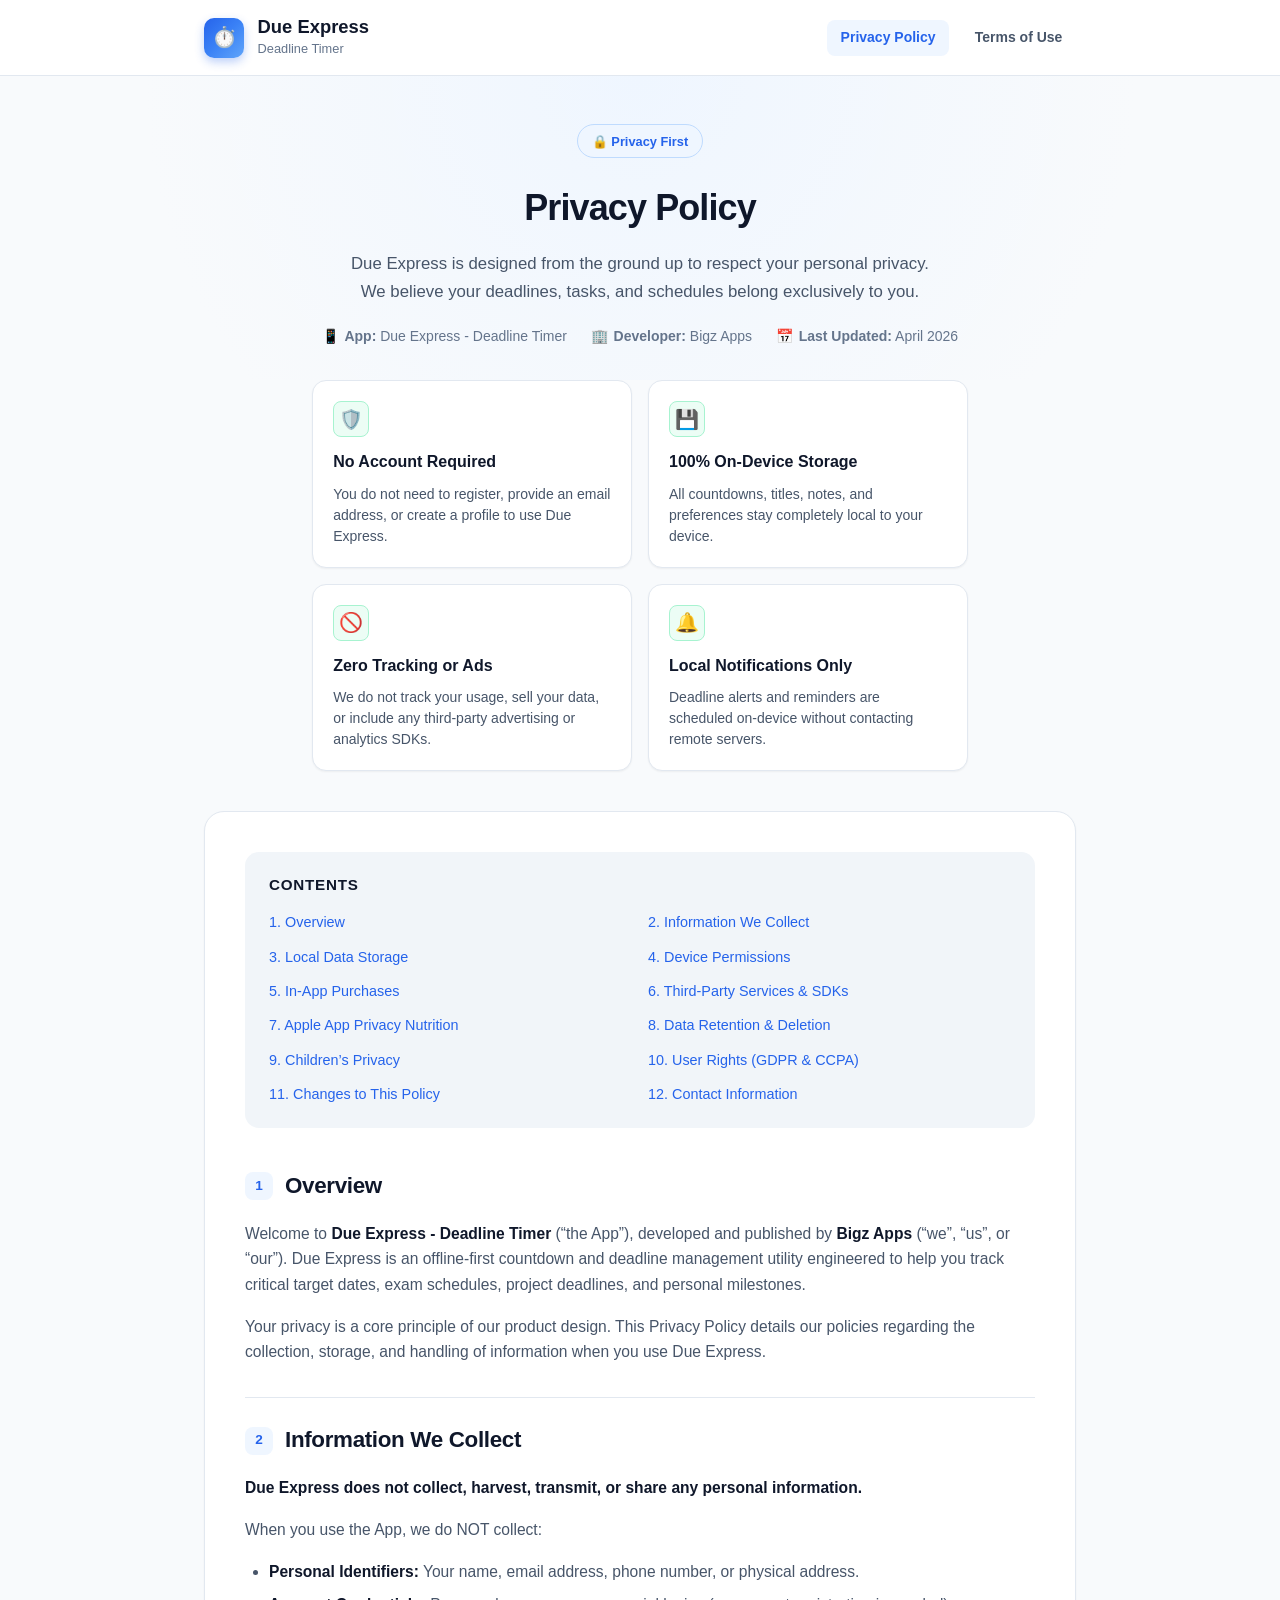
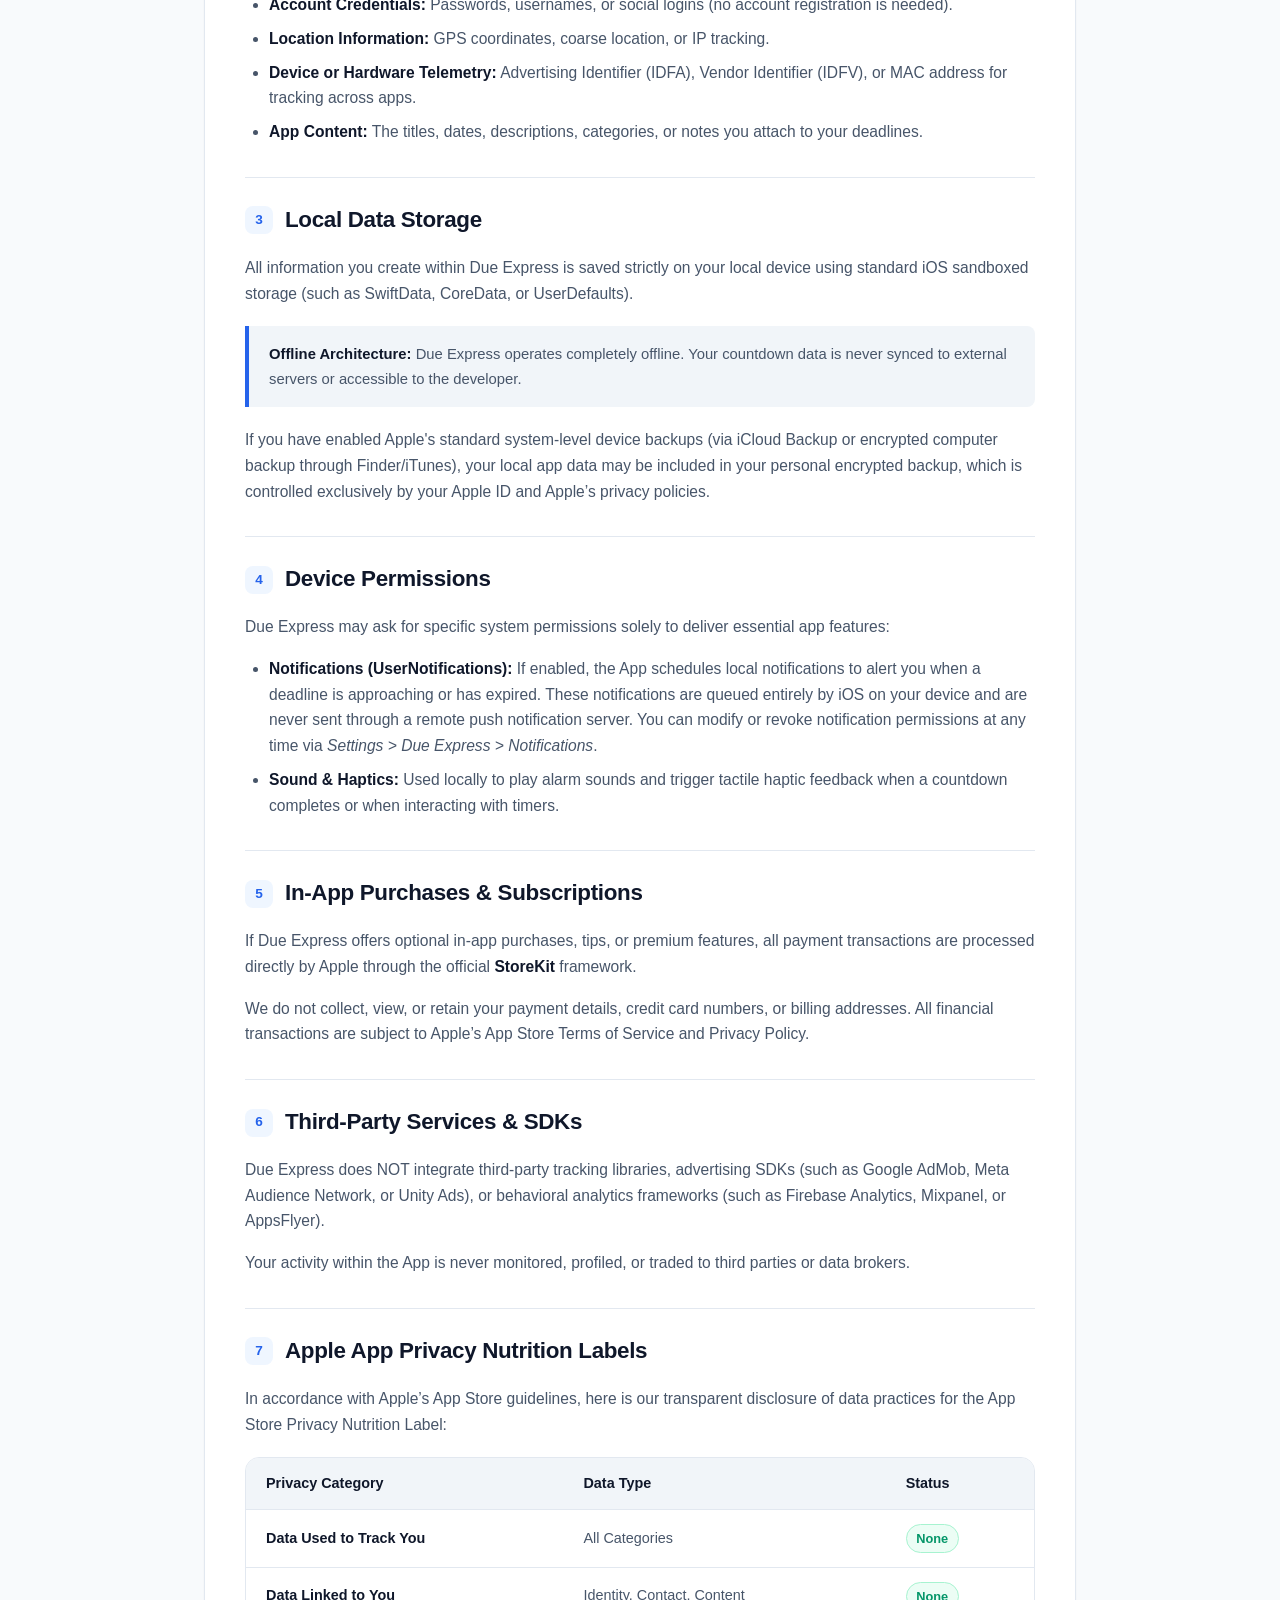
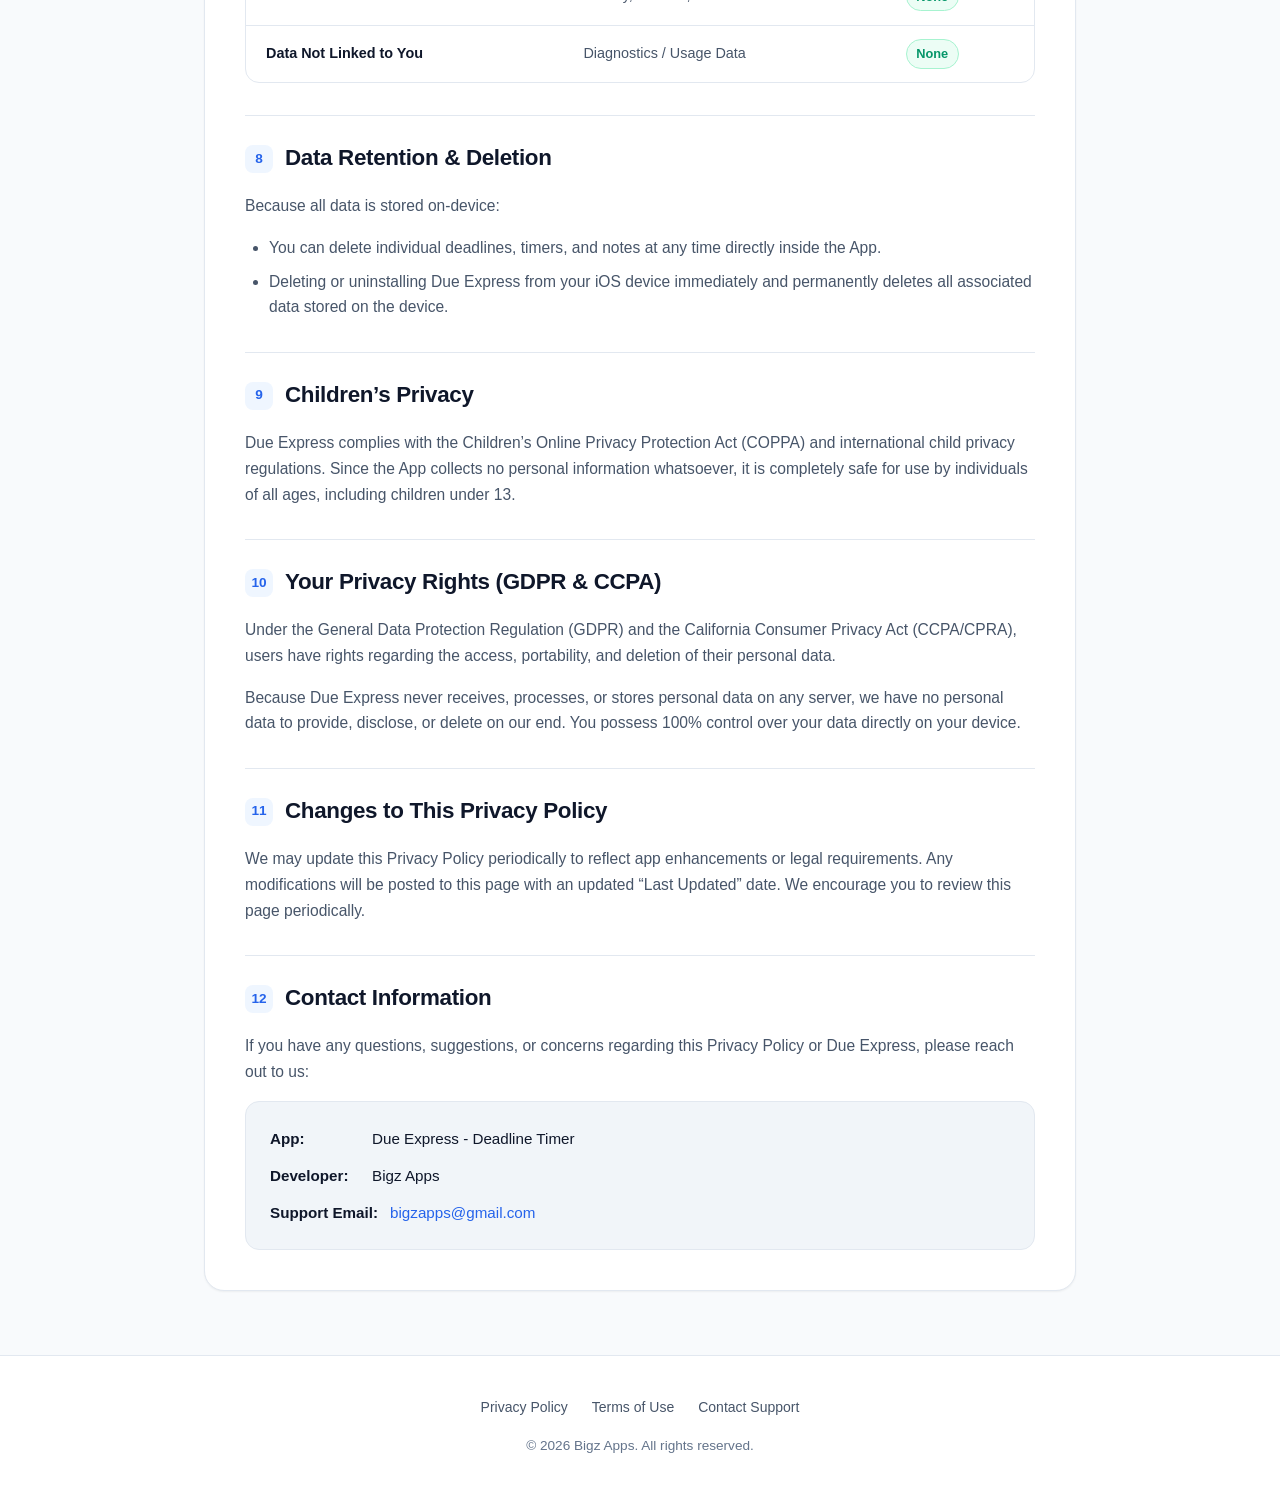
==== index.html @ 797bb563 "Initial commit: Privacy Policy and Terms of Use for Due Express" ====
<!DOCTYPE html>
<html lang="en">
<head>
  <meta charset="UTF-8">
  <meta name="viewport" content="width=device-width, initial-scale=1.0">
  <title>Privacy Policy - Due Express: Deadline Timer</title>
  <meta name="description" content="Privacy Policy for Due Express - Deadline Timer. Learn how Due Express protects your privacy with 100% offline, on-device data storage.">
  <link rel="stylesheet" href="styles.css">
  <link rel="icon" href="data:image/svg+xml,<svg xmlns=%22http://www.w3.org/2000/svg%22 viewBox=%220 0 100 100%22><text y=%22.9em%22 font-size=%2290%22>⏱️</text></svg>">
</head>
<body>

  <!-- Site Navigation Header -->
  <header class="site-header">
    <div class="header-container">
      <a href="index.html" class="brand">
        <div class="brand-icon">⏱️</div>
        <div class="brand-text">
          <h1>Due Express</h1>
          <span>Deadline Timer</span>
        </div>
      </a>
      <nav class="nav-links">
        <a href="index.html" class="nav-link active">Privacy Policy</a>
        <a href="terms.html" class="nav-link">Terms of Use</a>
      </nav>
    </div>
  </header>

  <!-- Hero Section -->
  <section class="hero">
    <div class="hero-content">
      <div class="badge">🔒 Privacy First</div>
      <h2>Privacy Policy</h2>
      <p class="hero-subtitle">
        Due Express is designed from the ground up to respect your personal privacy. We believe your deadlines, tasks, and schedules belong exclusively to you.
      </p>
      <div class="metadata-bar">
        <div class="metadata-item">
          <span>📱</span>
          <span><strong>App:</strong> Due Express - Deadline Timer</span>
        </div>
        <div class="metadata-item">
          <span>🏢</span>
          <span><strong>Developer:</strong> Bigz Apps</span>
        </div>
        <div class="metadata-item">
          <span>📅</span>
          <span><strong>Last Updated:</strong> April 2026</span>
        </div>
      </div>
    </div>
  </section>

  <!-- Privacy Highlights Grid -->
  <section class="highlights-container">
    <div class="highlights-grid">
      <div class="highlight-card">
        <div class="highlight-icon">🛡️</div>
        <h3 class="highlight-title">No Account Required</h3>
        <p class="highlight-desc">You do not need to register, provide an email address, or create a profile to use Due Express.</p>
      </div>

      <div class="highlight-card">
        <div class="highlight-icon">💾</div>
        <h3 class="highlight-title">100% On-Device Storage</h3>
        <p class="highlight-desc">All countdowns, titles, notes, and preferences stay completely local to your device.</p>
      </div>

      <div class="highlight-card">
        <div class="highlight-icon">🚫</div>
        <h3 class="highlight-title">Zero Tracking or Ads</h3>
        <p class="highlight-desc">We do not track your usage, sell your data, or include any third-party advertising or analytics SDKs.</p>
      </div>

      <div class="highlight-card">
        <div class="highlight-icon">🔔</div>
        <h3 class="highlight-title">Local Notifications Only</h3>
        <p class="highlight-desc">Deadline alerts and reminders are scheduled on-device without contacting remote servers.</p>
      </div>
    </div>
  </section>

  <!-- Main Legal Document -->
  <main class="content-wrapper">
    <article class="policy-card">

      <!-- Table of Contents -->
      <nav class="table-of-contents" aria-label="Table of Contents">
        <h3>Contents</h3>
        <ul class="toc-list">
          <li><a href="#overview" class="toc-link">1. Overview</a></li>
          <li><a href="#collection" class="toc-link">2. Information We Collect</a></li>
          <li><a href="#storage" class="toc-link">3. Local Data Storage</a></li>
          <li><a href="#permissions" class="toc-link">4. Device Permissions</a></li>
          <li><a href="#purchases" class="toc-link">5. In-App Purchases</a></li>
          <li><a href="#third-parties" class="toc-link">6. Third-Party Services & SDKs</a></li>
          <li><a href="#nutrition-label" class="toc-link">7. Apple App Privacy Nutrition</a></li>
          <li><a href="#deletion" class="toc-link">8. Data Retention & Deletion</a></li>
          <li><a href="#children" class="toc-link">9. Children’s Privacy</a></li>
          <li><a href="#rights" class="toc-link">10. User Rights (GDPR & CCPA)</a></li>
          <li><a href="#updates" class="toc-link">11. Changes to This Policy</a></li>
          <li><a href="#contact" class="toc-link">12. Contact Information</a></li>
        </ul>
      </nav>

      <!-- Section 1 -->
      <section id="overview" class="policy-section">
        <div class="section-header">
          <span class="section-number">1</span>
          <h2>Overview</h2>
        </div>
        <p>
          Welcome to <strong>Due Express - Deadline Timer</strong> (“the App”), developed and published by <strong>Bigz Apps</strong> (“we”, “us”, or “our”). Due Express is an offline-first countdown and deadline management utility engineered to help you track critical target dates, exam schedules, project deadlines, and personal milestones.
        </p>
        <p>
          Your privacy is a core principle of our product design. This Privacy Policy details our policies regarding the collection, storage, and handling of information when you use Due Express.
        </p>
      </section>

      <!-- Section 2 -->
      <section id="collection" class="policy-section">
        <div class="section-header">
          <span class="section-number">2</span>
          <h2>Information We Collect</h2>
        </div>
        <p>
          <strong>Due Express does not collect, harvest, transmit, or share any personal information.</strong>
        </p>
        <p>When you use the App, we do NOT collect:</p>
        <ul>
          <li><strong>Personal Identifiers:</strong> Your name, email address, phone number, or physical address.</li>
          <li><strong>Account Credentials:</strong> Passwords, usernames, or social logins (no account registration is needed).</li>
          <li><strong>Location Information:</strong> GPS coordinates, coarse location, or IP tracking.</li>
          <li><strong>Device or Hardware Telemetry:</strong> Advertising Identifier (IDFA), Vendor Identifier (IDFV), or MAC address for tracking across apps.</li>
          <li><strong>App Content:</strong> The titles, dates, descriptions, categories, or notes you attach to your deadlines.</li>
        </ul>
      </section>

      <!-- Section 3 -->
      <section id="storage" class="policy-section">
        <div class="section-header">
          <span class="section-number">3</span>
          <h2>Local Data Storage</h2>
        </div>
        <p>
          All information you create within Due Express is saved strictly on your local device using standard iOS sandboxed storage (such as SwiftData, CoreData, or UserDefaults).
        </p>
        <div class="info-box">
          <p>
            <strong>Offline Architecture:</strong> Due Express operates completely offline. Your countdown data is never synced to external servers or accessible to the developer.
          </p>
        </div>
        <p>
          If you have enabled Apple's standard system-level device backups (via iCloud Backup or encrypted computer backup through Finder/iTunes), your local app data may be included in your personal encrypted backup, which is controlled exclusively by your Apple ID and Apple’s privacy policies.
        </p>
      </section>

      <!-- Section 4 -->
      <section id="permissions" class="policy-section">
        <div class="section-header">
          <span class="section-number">4</span>
          <h2>Device Permissions</h2>
        </div>
        <p>Due Express may ask for specific system permissions solely to deliver essential app features:</p>
        <ul>
          <li>
            <strong>Notifications (UserNotifications):</strong> If enabled, the App schedules local notifications to alert you when a deadline is approaching or has expired. These notifications are queued entirely by iOS on your device and are never sent through a remote push notification server. You can modify or revoke notification permissions at any time via <em>Settings &gt; Due Express &gt; Notifications</em>.
          </li>
          <li>
            <strong>Sound &amp; Haptics:</strong> Used locally to play alarm sounds and trigger tactile haptic feedback when a countdown completes or when interacting with timers.
          </li>
        </ul>
      </section>

      <!-- Section 5 -->
      <section id="purchases" class="policy-section">
        <div class="section-header">
          <span class="section-number">5</span>
          <h2>In-App Purchases &amp; Subscriptions</h2>
        </div>
        <p>
          If Due Express offers optional in-app purchases, tips, or premium features, all payment transactions are processed directly by Apple through the official <strong>StoreKit</strong> framework.
        </p>
        <p>
          We do not collect, view, or retain your payment details, credit card numbers, or billing addresses. All financial transactions are subject to Apple’s App Store Terms of Service and Privacy Policy.
        </p>
      </section>

      <!-- Section 6 -->
      <section id="third-parties" class="policy-section">
        <div class="section-header">
          <span class="section-number">6</span>
          <h2>Third-Party Services &amp; SDKs</h2>
        </div>
        <p>
          Due Express does NOT integrate third-party tracking libraries, advertising SDKs (such as Google AdMob, Meta Audience Network, or Unity Ads), or behavioral analytics frameworks (such as Firebase Analytics, Mixpanel, or AppsFlyer).
        </p>
        <p>
          Your activity within the App is never monitored, profiled, or traded to third parties or data brokers.
        </p>
      </section>

      <!-- Section 7 -->
      <section id="nutrition-label" class="policy-section">
        <div class="section-header">
          <span class="section-number">7</span>
          <h2>Apple App Privacy Nutrition Labels</h2>
        </div>
        <p>
          In accordance with Apple’s App Store guidelines, here is our transparent disclosure of data practices for the App Store Privacy Nutrition Label:
        </p>
        <table class="nutrition-table">
          <thead>
            <tr>
              <th>Privacy Category</th>
              <th>Data Type</th>
              <th>Status</th>
            </tr>
          </thead>
          <tbody>
            <tr>
              <td><strong>Data Used to Track You</strong></td>
              <td>All Categories</td>
              <td><span class="tag-clean">None</span></td>
            </tr>
            <tr>
              <td><strong>Data Linked to You</strong></td>
              <td>Identity, Contact, Content</td>
              <td><span class="tag-clean">None</span></td>
            </tr>
            <tr>
              <td><strong>Data Not Linked to You</strong></td>
              <td>Diagnostics / Usage Data</td>
              <td><span class="tag-clean">None</span></td>
            </tr>
          </tbody>
        </table>
      </section>

      <!-- Section 8 -->
      <section id="deletion" class="policy-section">
        <div class="section-header">
          <span class="section-number">8</span>
          <h2>Data Retention &amp; Deletion</h2>
        </div>
        <p>
          Because all data is stored on-device:
        </p>
        <ul>
          <li>You can delete individual deadlines, timers, and notes at any time directly inside the App.</li>
          <li>Deleting or uninstalling Due Express from your iOS device immediately and permanently deletes all associated data stored on the device.</li>
        </ul>
      </section>

      <!-- Section 9 -->
      <section id="children" class="policy-section">
        <div class="section-header">
          <span class="section-number">9</span>
          <h2>Children’s Privacy</h2>
        </div>
        <p>
          Due Express complies with the Children’s Online Privacy Protection Act (COPPA) and international child privacy regulations. Since the App collects no personal information whatsoever, it is completely safe for use by individuals of all ages, including children under 13.
        </p>
      </section>

      <!-- Section 10 -->
      <section id="rights" class="policy-section">
        <div class="section-header">
          <span class="section-number">10</span>
          <h2>Your Privacy Rights (GDPR &amp; CCPA)</h2>
        </div>
        <p>
          Under the General Data Protection Regulation (GDPR) and the California Consumer Privacy Act (CCPA/CPRA), users have rights regarding the access, portability, and deletion of their personal data.
        </p>
        <p>
          Because Due Express never receives, processes, or stores personal data on any server, we have no personal data to provide, disclose, or delete on our end. You possess 100% control over your data directly on your device.
        </p>
      </section>

      <!-- Section 11 -->
      <section id="updates" class="policy-section">
        <div class="section-header">
          <span class="section-number">11</span>
          <h2>Changes to This Privacy Policy</h2>
        </div>
        <p>
          We may update this Privacy Policy periodically to reflect app enhancements or legal requirements. Any modifications will be posted to this page with an updated “Last Updated” date. We encourage you to review this page periodically.
        </p>
      </section>

      <!-- Section 12 -->
      <section id="contact" class="policy-section">
        <div class="section-header">
          <span class="section-number">12</span>
          <h2>Contact Information</h2>
        </div>
        <p>
          If you have any questions, suggestions, or concerns regarding this Privacy Policy or Due Express, please reach out to us:
        </p>
        <div class="contact-box">
          <div class="contact-row">
            <span class="contact-label">App:</span>
            <span class="contact-val">Due Express - Deadline Timer</span>
          </div>
          <div class="contact-row">
            <span class="contact-label">Developer:</span>
            <span class="contact-val">Bigz Apps</span>
          </div>
          <div class="contact-row">
            <span class="contact-label">Support Email:</span>
            <span class="contact-val"><a href="mailto:bigzapps@gmail.com">bigzapps@gmail.com</a></span>
          </div>
        </div>
      </section>

    </article>
  </main>

  <!-- Site Footer -->
  <footer class="site-footer">
    <div class="footer-content">
      <div class="footer-links">
        <a href="index.html" class="footer-link">Privacy Policy</a>
        <a href="terms.html" class="footer-link">Terms of Use</a>
        <a href="mailto:bigzapps@gmail.com" class="footer-link">Contact Support</a>
      </div>
      <p class="copyright">&copy; 2026 Bigz Apps. All rights reserved.</p>
    </div>
  </footer>

</body>
</html>
---- styles.css ----
:root {
  --font-family: -apple-system, BlinkMacSystemFont, "Segoe UI", Roboto, Helvetica, Arial, sans-serif, "Apple Color Emoji", "Segoe UI Emoji";
  --bg-page: #f8fafc;
  --bg-card: #ffffff;
  --bg-subtle: #f1f5f9;
  --bg-card-hover: #ffffff;
  --border-color: #e2e8f0;
  --border-subtle: #cbd5e1;
  --text-main: #0f172a;
  --text-muted: #475569;
  --text-light: #64748b;
  --accent-color: #2563eb;
  --accent-bg: #eff6ff;
  --accent-border: #bfdbfe;
  --accent-gradient: linear-gradient(135deg, #2563eb 0%, #3b82f6 50%, #60a5fa 100%);
  --success-color: #059669;
  --success-bg: #ecfdf5;
  --success-border: #a7f3d0;
  --shadow-sm: 0 1px 2px 0 rgba(0, 0, 0, 0.05);
  --shadow-md: 0 4px 6px -1px rgba(0, 0, 0, 0.07), 0 2px 4px -2px rgba(0, 0, 0, 0.05);
  --shadow-lg: 0 10px 15px -3px rgba(0, 0, 0, 0.08), 0 4px 6px -4px rgba(0, 0, 0, 0.04);
  --radius-sm: 8px;
  --radius-md: 14px;
  --radius-lg: 20px;
  --radius-pill: 9999px;
  --max-width: 920px;
}

@media (prefers-color-scheme: dark) {
  :root {
    --bg-page: #0b0f19;
    --bg-card: #131b2e;
    --bg-subtle: #1e293b;
    --bg-card-hover: #17223b;
    --border-color: #22314e;
    --border-subtle: #334155;
    --text-main: #f8fafc;
    --text-muted: #cbd5e1;
    --text-light: #94a3b8;
    --accent-color: #3b82f6;
    --accent-bg: rgba(59, 130, 246, 0.12);
    --accent-border: rgba(59, 130, 246, 0.3);
    --success-color: #34d399;
    --success-bg: rgba(16, 185, 129, 0.12);
    --success-border: rgba(16, 185, 129, 0.3);
    --shadow-sm: 0 1px 2px 0 rgba(0, 0, 0, 0.3);
    --shadow-md: 0 4px 6px -1px rgba(0, 0, 0, 0.4), 0 2px 4px -2px rgba(0, 0, 0, 0.3);
    --shadow-lg: 0 12px 24px -4px rgba(0, 0, 0, 0.6);
  }
}

* {
  box-sizing: border-box;
  margin: 0;
  padding: 0;
}

html {
  font-family: var(--font-family);
  font-size: 16px;
  line-height: 1.65;
  color: var(--text-main);
  background-color: var(--bg-page);
  scroll-behavior: smooth;
  -webkit-font-smoothing: antialiased;
  -moz-osx-font-smoothing: grayscale;
}

body {
  min-height: 100vh;
  display: flex;
  flex-direction: column;
}

/* Header & Navigation */
.site-header {
  background-color: var(--bg-card);
  border-bottom: 1px solid var(--border-color);
  position: sticky;
  top: 0;
  z-index: 100;
  backdrop-filter: blur(12px);
  -webkit-backdrop-filter: blur(12px);
}

.header-container {
  max-width: var(--max-width);
  margin: 0 auto;
  padding: 1rem 1.5rem;
  display: flex;
  align-items: center;
  justify-content: space-between;
}

.brand {
  display: flex;
  align-items: center;
  gap: 0.85rem;
  text-decoration: none;
  color: var(--text-main);
}

.brand-icon {
  width: 40px;
  height: 40px;
  border-radius: 10px;
  background: var(--accent-gradient);
  display: flex;
  align-items: center;
  justify-content: center;
  color: #ffffff;
  font-weight: 700;
  font-size: 1.25rem;
  box-shadow: 0 4px 10px rgba(37, 99, 235, 0.3);
}

.brand-text h1 {
  font-size: 1.15rem;
  font-weight: 700;
  line-height: 1.2;
}

.brand-text span {
  font-size: 0.8rem;
  color: var(--text-light);
  display: block;
}

.nav-links {
  display: flex;
  align-items: center;
  gap: 0.75rem;
}

.nav-link {
  font-size: 0.875rem;
  font-weight: 600;
  text-decoration: none;
  color: var(--text-muted);
  padding: 0.4rem 0.85rem;
  border-radius: var(--radius-sm);
  transition: all 0.2s ease;
}

.nav-link:hover {
  color: var(--text-main);
  background-color: var(--bg-subtle);
}

.nav-link.active {
  color: var(--accent-color);
  background-color: var(--accent-bg);
}

/* Hero Section */
.hero {
  padding: 3rem 1.5rem 2rem;
  text-align: center;
  background: radial-gradient(circle at 50% 0%, var(--accent-bg) 0%, transparent 70%);
}

.hero-content {
  max-width: var(--max-width);
  margin: 0 auto;
}

.badge {
  display: inline-flex;
  align-items: center;
  gap: 0.4rem;
  font-size: 0.8rem;
  font-weight: 600;
  color: var(--accent-color);
  background-color: var(--accent-bg);
  border: 1px solid var(--accent-border);
  padding: 0.35rem 0.85rem;
  border-radius: var(--radius-pill);
  margin-bottom: 1.25rem;
}

.hero h2 {
  font-size: 2.25rem;
  font-weight: 800;
  letter-spacing: -0.025em;
  margin-bottom: 0.75rem;
  color: var(--text-main);
}

.hero-subtitle {
  font-size: 1.05rem;
  color: var(--text-muted);
  max-width: 600px;
  margin: 0 auto 1.25rem;
}

.metadata-bar {
  display: flex;
  align-items: center;
  justify-content: center;
  gap: 1.5rem;
  font-size: 0.875rem;
  color: var(--text-light);
  flex-wrap: wrap;
}

.metadata-item {
  display: flex;
  align-items: center;
  gap: 0.35rem;
}

/* Highlights Grid */
.highlights-container {
  max-width: var(--max-width);
  margin: 0 auto 2.5rem;
  padding: 0 1.5rem;
}

.highlights-grid {
  display: grid;
  grid-template-columns: repeat(auto-fit, minmax(240px, 1fr));
  gap: 1rem;
}

.highlight-card {
  background-color: var(--bg-card);
  border: 1px solid var(--border-color);
  border-radius: var(--radius-md);
  padding: 1.25rem;
  box-shadow: var(--shadow-sm);
  display: flex;
  flex-direction: column;
  gap: 0.5rem;
  transition: transform 0.2s ease, box-shadow 0.2s ease;
}

.highlight-card:hover {
  transform: translateY(-2px);
  box-shadow: var(--shadow-md);
}

.highlight-icon {
  width: 36px;
  height: 36px;
  border-radius: var(--radius-sm);
  background-color: var(--success-bg);
  border: 1px solid var(--success-border);
  display: flex;
  align-items: center;
  justify-content: center;
  font-size: 1.2rem;
  margin-bottom: 0.25rem;
}

.highlight-title {
  font-size: 1rem;
  font-weight: 700;
  color: var(--text-main);
}

.highlight-desc {
  font-size: 0.875rem;
  color: var(--text-muted);
  line-height: 1.5;
}

/* Main Content Area */
.content-wrapper {
  max-width: var(--max-width);
  margin: 0 auto;
  padding: 0 1.5rem 4rem;
  width: 100%;
}

.policy-card {
  background-color: var(--bg-card);
  border: 1px solid var(--border-color);
  border-radius: var(--radius-lg);
  padding: 2.5rem;
  box-shadow: var(--shadow-sm);
}

.table-of-contents {
  background-color: var(--bg-subtle);
  border-radius: var(--radius-md);
  padding: 1.25rem 1.5rem;
  margin-bottom: 2.5rem;
}

.table-of-contents h3 {
  font-size: 0.95rem;
  font-weight: 700;
  margin-bottom: 0.75rem;
  color: var(--text-main);
  text-transform: uppercase;
  letter-spacing: 0.05em;
}

.toc-list {
  display: grid;
  grid-template-columns: repeat(auto-fit, minmax(260px, 1fr));
  gap: 0.5rem 1rem;
  list-style: none;
}

.toc-link {
  font-size: 0.9rem;
  color: var(--accent-color);
  text-decoration: none;
  display: inline-flex;
  align-items: center;
  gap: 0.4rem;
  transition: opacity 0.2s ease;
}

.toc-link:hover {
  text-decoration: underline;
}

/* Sections */
.policy-section {
  padding-top: 1.5rem;
  margin-top: 2rem;
  border-top: 1px solid var(--border-color);
}

.policy-section:first-of-type {
  border-top: none;
  padding-top: 0;
  margin-top: 0;
}

.section-header {
  display: flex;
  align-items: center;
  gap: 0.75rem;
  margin-bottom: 1rem;
}

.section-number {
  font-size: 0.85rem;
  font-weight: 700;
  color: var(--accent-color);
  background-color: var(--accent-bg);
  width: 28px;
  height: 28px;
  border-radius: var(--radius-sm);
  display: flex;
  align-items: center;
  justify-content: center;
  flex-shrink: 0;
}

.policy-section h2 {
  font-size: 1.4rem;
  font-weight: 700;
  color: var(--text-main);
  letter-spacing: -0.015em;
}

.policy-section p {
  font-size: 0.975rem;
  color: var(--text-muted);
  margin-bottom: 1rem;
}

.policy-section ul {
  margin: 0.75rem 0 1.25rem 1.5rem;
  color: var(--text-muted);
  font-size: 0.975rem;
}

.policy-section li {
  margin-bottom: 0.5rem;
}

.policy-section strong {
  color: var(--text-main);
}

/* Info Box */
.info-box {
  background-color: var(--bg-subtle);
  border-left: 4px solid var(--accent-color);
  border-radius: 0 var(--radius-sm) var(--radius-sm) 0;
  padding: 1rem 1.25rem;
  margin: 1.25rem 0;
}

.info-box p {
  margin-bottom: 0;
  font-size: 0.925rem;
}

/* Nutrition Label Table */
.nutrition-table {
  width: 100%;
  border-collapse: separate;
  border-spacing: 0;
  margin: 1.25rem 0;
  border: 1px solid var(--border-color);
  border-radius: var(--radius-md);
  overflow: hidden;
}

.nutrition-table th,
.nutrition-table td {
  padding: 0.85rem 1.25rem;
  text-align: left;
  font-size: 0.9rem;
}

.nutrition-table th {
  background-color: var(--bg-subtle);
  font-weight: 700;
  color: var(--text-main);
  border-bottom: 1px solid var(--border-color);
}

.nutrition-table td {
  border-bottom: 1px solid var(--border-color);
  color: var(--text-muted);
}

.nutrition-table tr:last-child td {
  border-bottom: none;
}

.tag-clean {
  display: inline-block;
  padding: 0.2rem 0.6rem;
  background-color: var(--success-bg);
  color: var(--success-color);
  border: 1px solid var(--success-border);
  border-radius: var(--radius-pill);
  font-size: 0.8rem;
  font-weight: 600;
}

/* Contact Card */
.contact-box {
  background: var(--bg-subtle);
  border: 1px solid var(--border-color);
  border-radius: var(--radius-md);
  padding: 1.5rem;
  margin-top: 1rem;
  display: flex;
  flex-direction: column;
  gap: 0.75rem;
}

.contact-row {
  display: flex;
  align-items: baseline;
  gap: 0.75rem;
  font-size: 0.95rem;
}

.contact-label {
  font-weight: 600;
  color: var(--text-main);
  min-width: 90px;
}

.contact-val a {
  color: var(--accent-color);
  text-decoration: none;
  font-weight: 500;
}

.contact-val a:hover {
  text-decoration: underline;
}

/* Footer */
.site-footer {
  margin-top: auto;
  background-color: var(--bg-card);
  border-top: 1px solid var(--border-color);
  padding: 2.5rem 1.5rem;
  text-align: center;
}

.footer-content {
  max-width: var(--max-width);
  margin: 0 auto;
  display: flex;
  flex-direction: column;
  align-items: center;
  gap: 1rem;
}

.footer-links {
  display: flex;
  gap: 1.5rem;
  flex-wrap: wrap;
  justify-content: center;
}

.footer-link {
  font-size: 0.875rem;
  color: var(--text-muted);
  text-decoration: none;
  transition: color 0.2s ease;
}

.footer-link:hover {
  color: var(--accent-color);
}

.copyright {
  font-size: 0.85rem;
  color: var(--text-light);
}

/* Responsive adjustments */
@media (max-width: 640px) {
  .hero h2 {
    font-size: 1.75rem;
  }
  .policy-card {
    padding: 1.5rem;
  }
  .header-container {
    padding: 0.85rem 1rem;
  }
  .highlights-grid {
    grid-template-columns: 1fr;
  }
}

@media print {
  .site-header, .table-of-contents, .site-footer, .nav-links {
    display: none;
  }
  body {
    background: #ffffff;
    color: #000000;
  }
  .policy-card {
    border: none;
    box-shadow: none;
    padding: 0;
  }
}
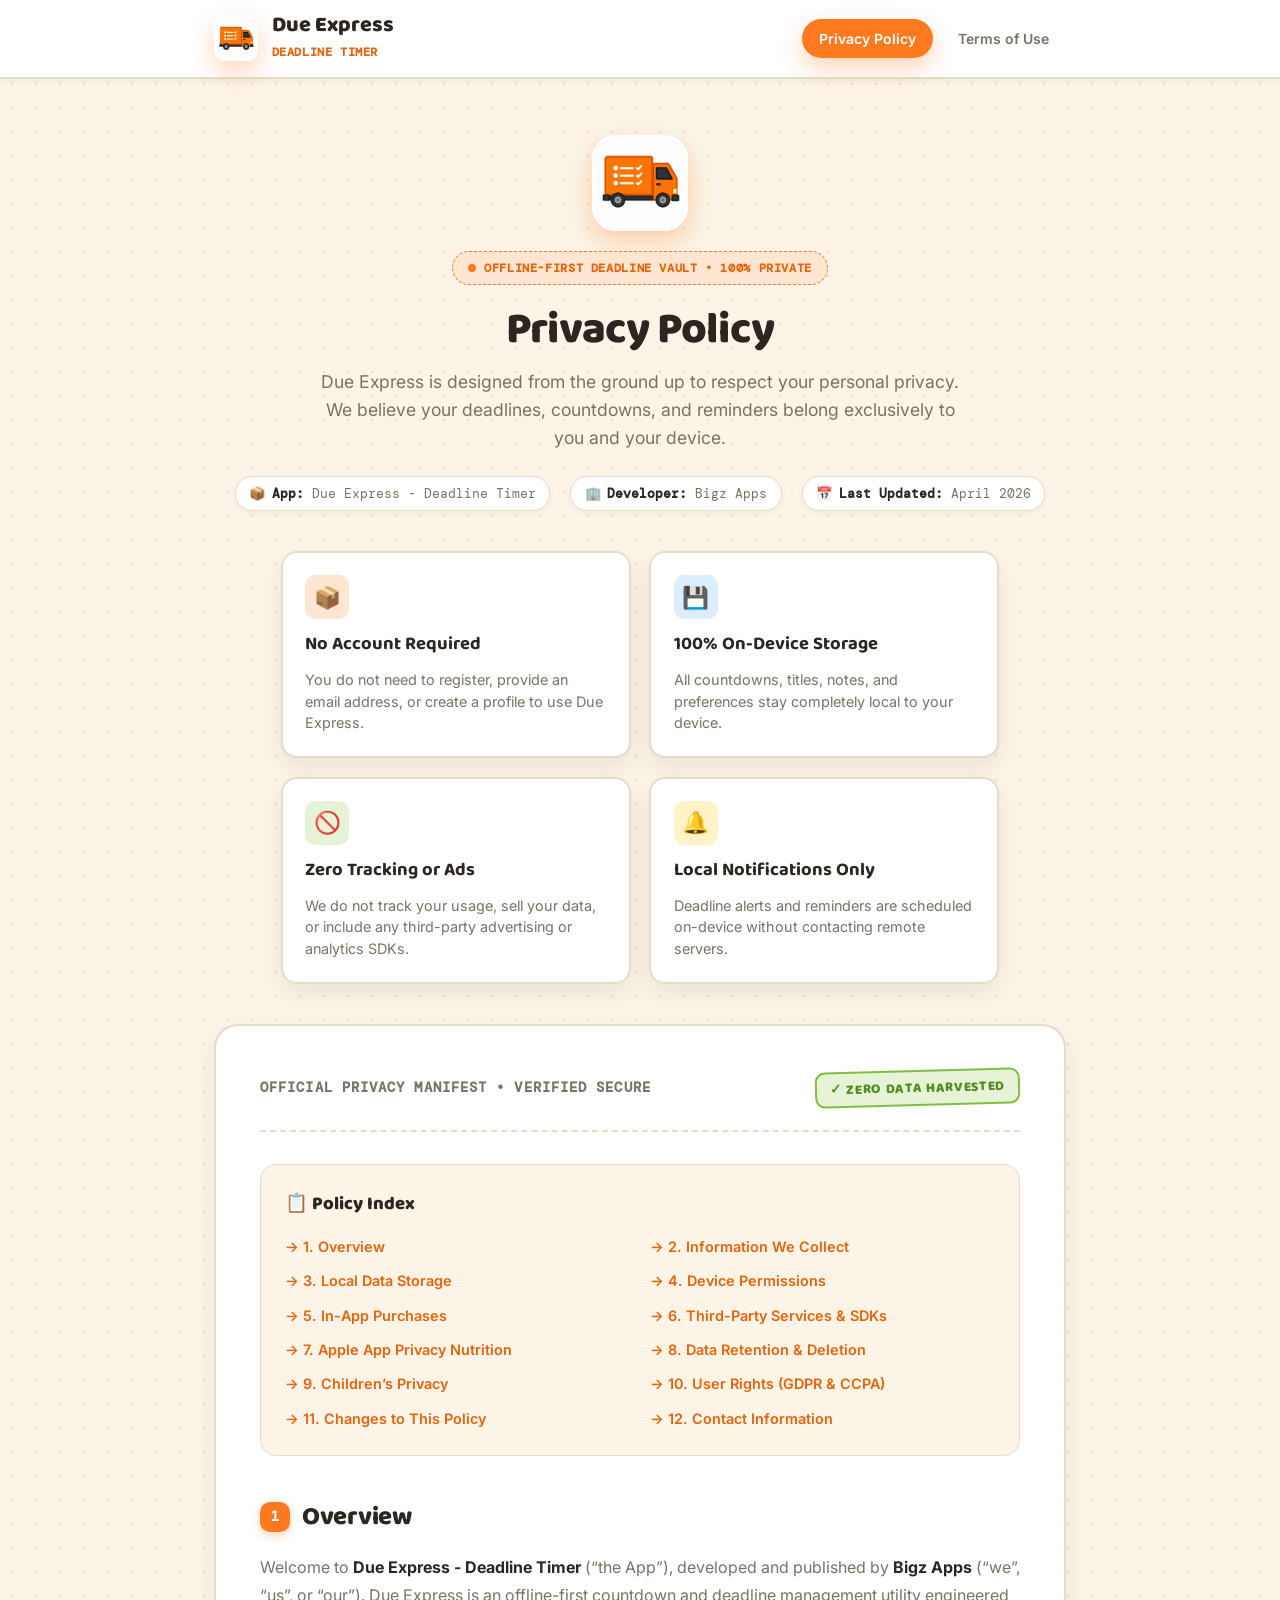
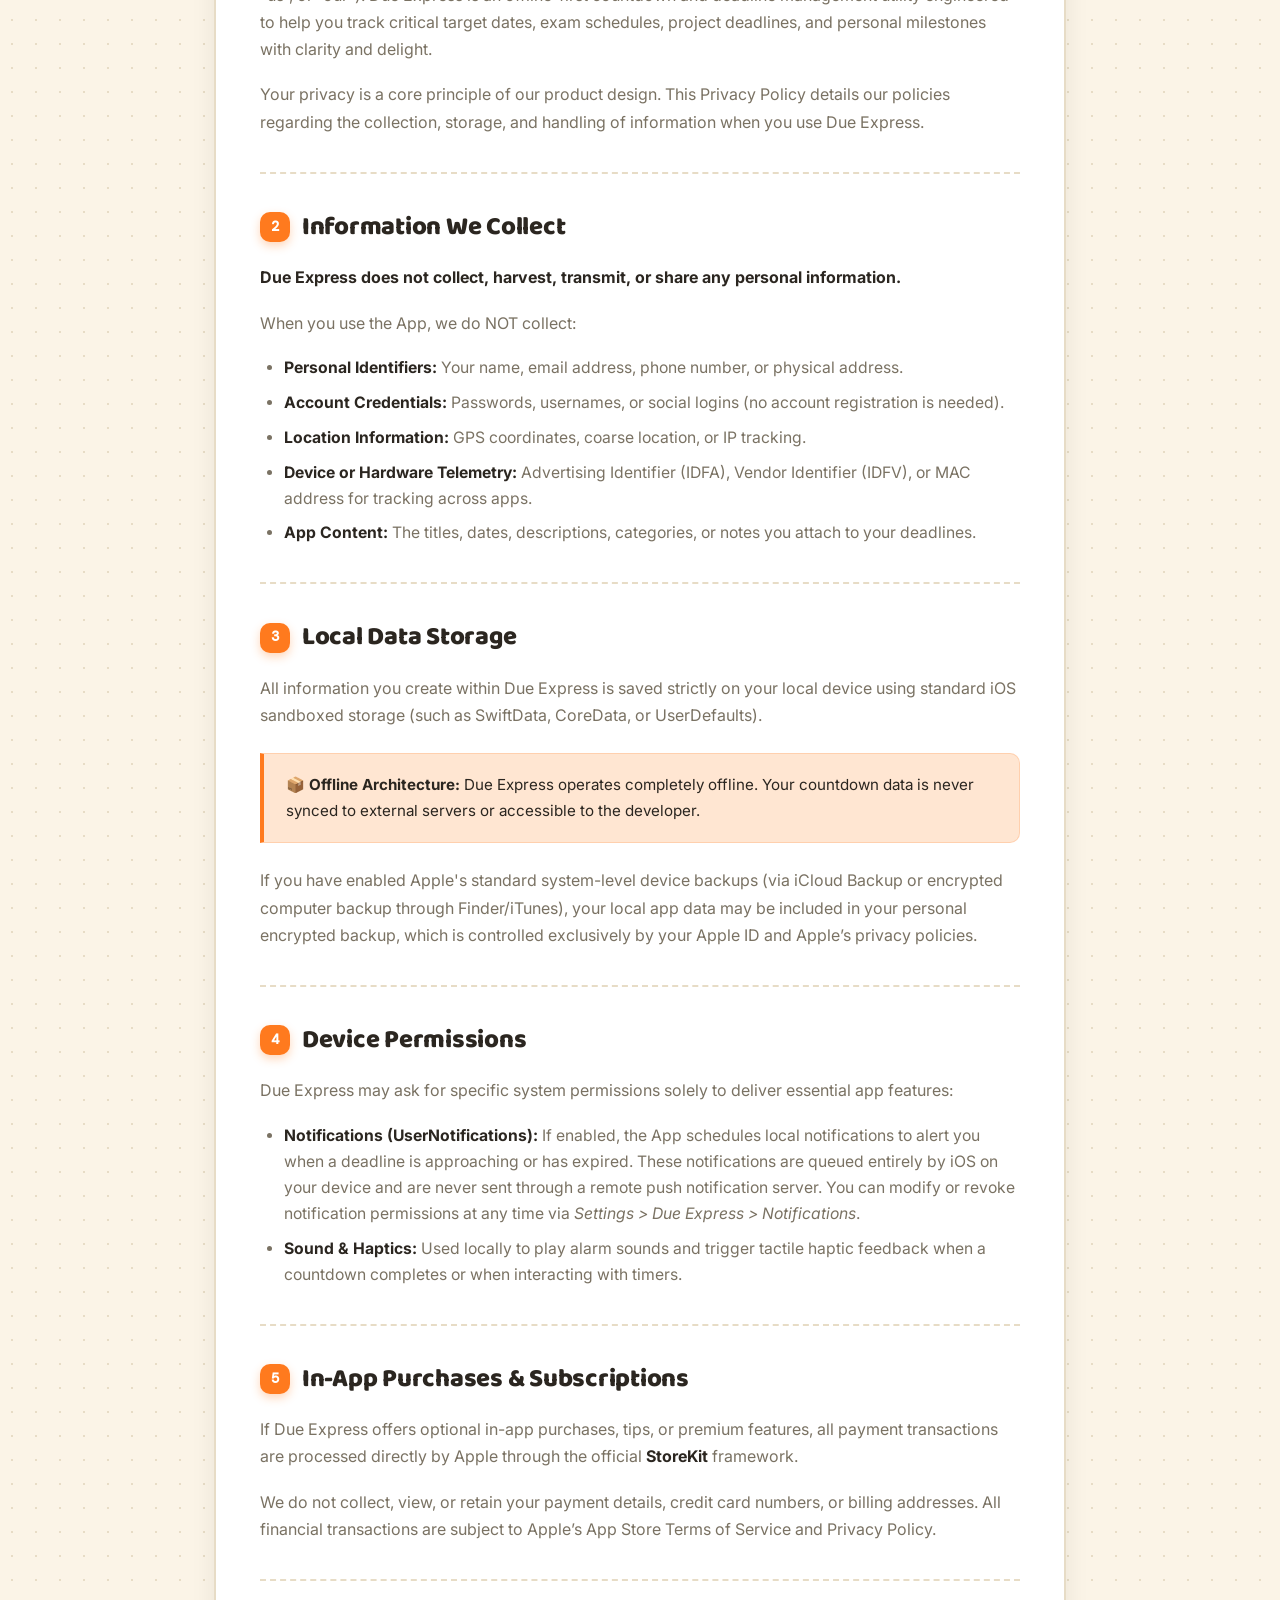
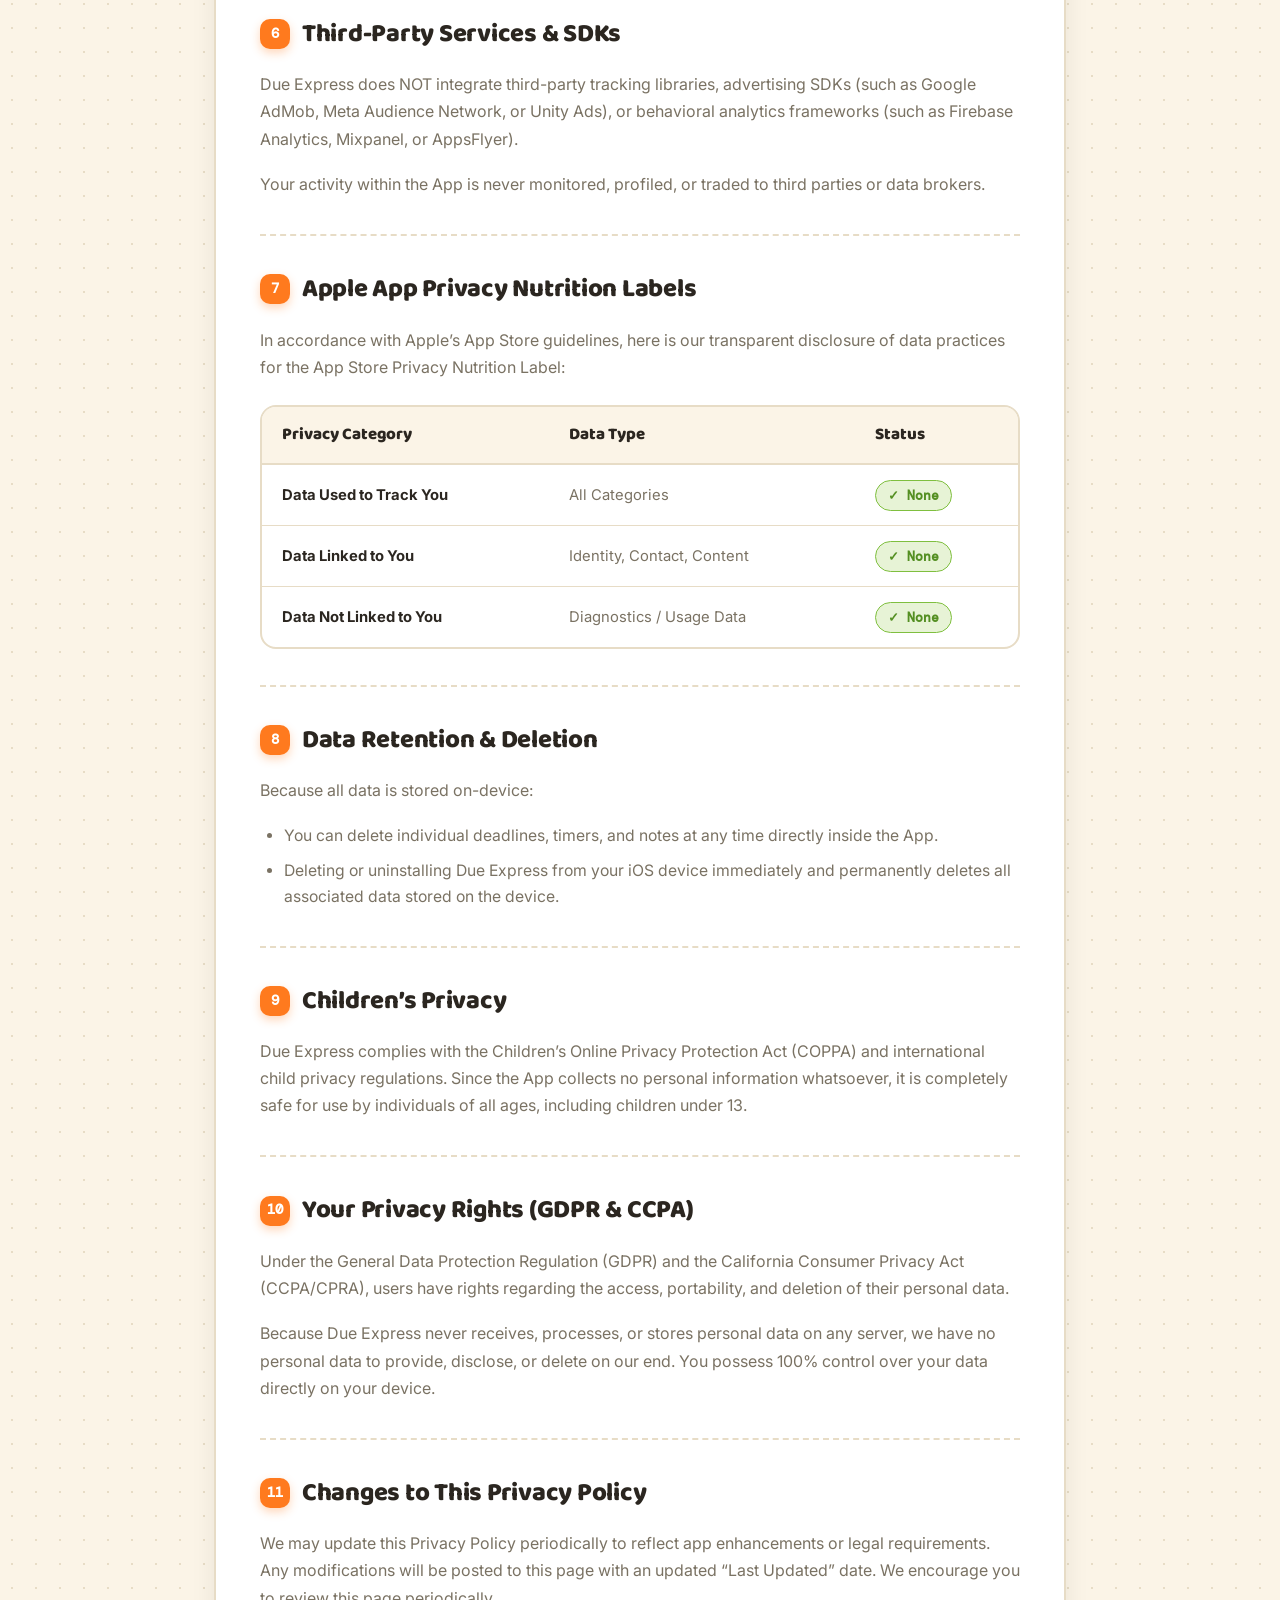
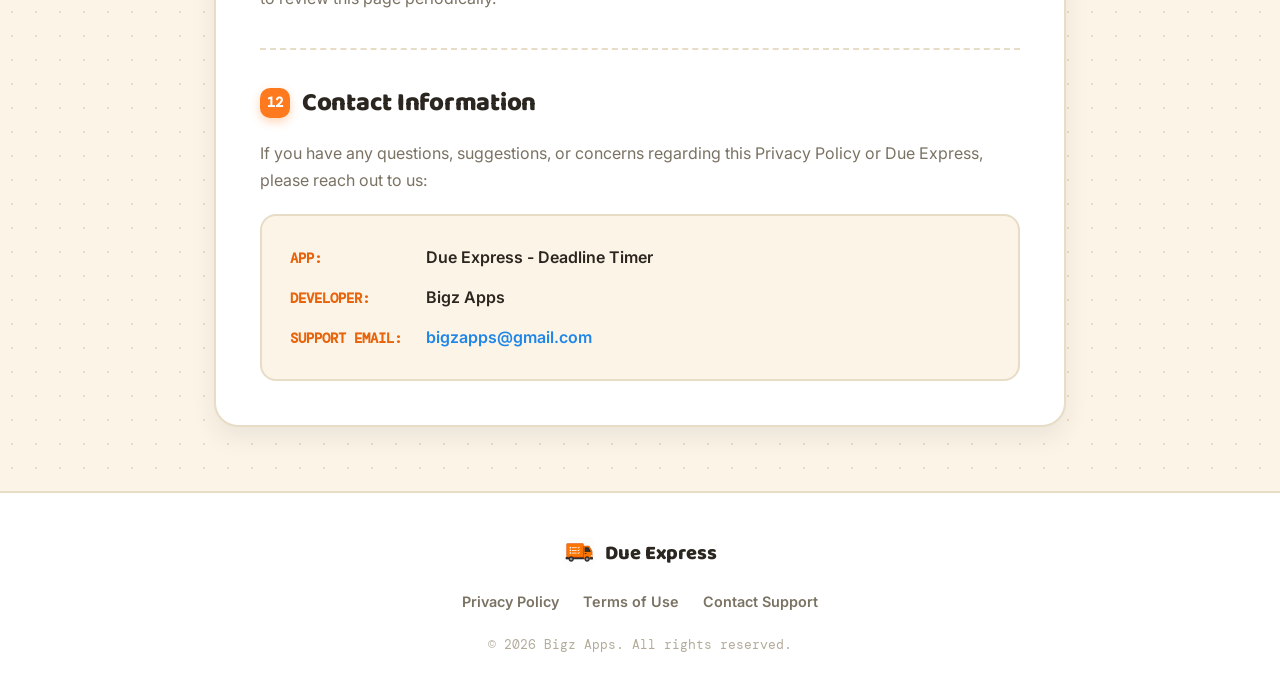
==== commit 9f50cf8e: "Update design to match Due Express app theme (paper canvas, cargo orange, Baloo 2, official app icon" ====
--- a/index.html
+++ b/index.html
@@ -5,8 +5,9 @@
   <meta name="viewport" content="width=device-width, initial-scale=1.0">
   <title>Privacy Policy - Due Express: Deadline Timer</title>
   <meta name="description" content="Privacy Policy for Due Express - Deadline Timer. Learn how Due Express protects your privacy with 100% offline, on-device data storage.">
+  <link rel="icon" type="image/png" href="app-icon.png">
+  <link rel="apple-touch-icon" href="app-icon.png">
   <link rel="stylesheet" href="styles.css">
-  <link rel="icon" href="data:image/svg+xml,<svg xmlns=%22http://www.w3.org/2000/svg%22 viewBox=%220 0 100 100%22><text y=%22.9em%22 font-size=%2290%22>⏱️</text></svg>">
 </head>
 <body>
 
@@ -14,7 +15,7 @@
   <header class="site-header">
     <div class="header-container">
       <a href="index.html" class="brand">
-        <div class="brand-icon">⏱️</div>
+        <img src="app-icon.png" alt="Due Express App Icon" class="brand-icon-img" width="44" height="44">
         <div class="brand-text">
           <h1>Due Express</h1>
           <span>Deadline Timer</span>
@@ -30,14 +31,17 @@
   <!-- Hero Section -->
   <section class="hero">
     <div class="hero-content">
-      <div class="badge">🔒 Privacy First</div>
+      <div class="hero-app-badge">
+        <img src="app-icon.png" alt="Due Express App Logo" class="hero-logo-img" width="96" height="96">
+        <div class="tracking-badge">OFFLINE-FIRST DEADLINE VAULT &bull; 100% PRIVATE</div>
+      </div>
       <h2>Privacy Policy</h2>
       <p class="hero-subtitle">
-        Due Express is designed from the ground up to respect your personal privacy. We believe your deadlines, tasks, and schedules belong exclusively to you.
+        Due Express is designed from the ground up to respect your personal privacy. We believe your deadlines, countdowns, and reminders belong exclusively to you and your device.
       </p>
       <div class="metadata-bar">
         <div class="metadata-item">
-          <span>📱</span>
+          <span>📦</span>
           <span><strong>App:</strong> Due Express - Deadline Timer</span>
         </div>
         <div class="metadata-item">
@@ -56,7 +60,7 @@
   <section class="highlights-container">
     <div class="highlights-grid">
       <div class="highlight-card">
-        <div class="highlight-icon">🛡️</div>
+        <div class="highlight-icon">📦</div>
         <h3 class="highlight-title">No Account Required</h3>
         <p class="highlight-desc">You do not need to register, provide an email address, or create a profile to use Due Express.</p>
       </div>
@@ -85,22 +89,28 @@
   <main class="content-wrapper">
     <article class="policy-card">
 
+      <!-- Shipping manifest header -->
+      <div class="policy-manifest-header">
+        <div class="manifest-title">OFFICIAL PRIVACY MANIFEST &bull; VERIFIED SECURE</div>
+        <div class="stamp-box">✓ ZERO DATA HARVESTED</div>
+      </div>
+
       <!-- Table of Contents -->
       <nav class="table-of-contents" aria-label="Table of Contents">
-        <h3>Contents</h3>
+        <h3>📋 Policy Index</h3>
         <ul class="toc-list">
-          <li><a href="#overview" class="toc-link">1. Overview</a></li>
-          <li><a href="#collection" class="toc-link">2. Information We Collect</a></li>
-          <li><a href="#storage" class="toc-link">3. Local Data Storage</a></li>
-          <li><a href="#permissions" class="toc-link">4. Device Permissions</a></li>
-          <li><a href="#purchases" class="toc-link">5. In-App Purchases</a></li>
-          <li><a href="#third-parties" class="toc-link">6. Third-Party Services & SDKs</a></li>
-          <li><a href="#nutrition-label" class="toc-link">7. Apple App Privacy Nutrition</a></li>
-          <li><a href="#deletion" class="toc-link">8. Data Retention & Deletion</a></li>
-          <li><a href="#children" class="toc-link">9. Children’s Privacy</a></li>
-          <li><a href="#rights" class="toc-link">10. User Rights (GDPR & CCPA)</a></li>
-          <li><a href="#updates" class="toc-link">11. Changes to This Policy</a></li>
-          <li><a href="#contact" class="toc-link">12. Contact Information</a></li>
+          <li><a href="#overview" class="toc-link">&rarr; 1. Overview</a></li>
+          <li><a href="#collection" class="toc-link">&rarr; 2. Information We Collect</a></li>
+          <li><a href="#storage" class="toc-link">&rarr; 3. Local Data Storage</a></li>
+          <li><a href="#permissions" class="toc-link">&rarr; 4. Device Permissions</a></li>
+          <li><a href="#purchases" class="toc-link">&rarr; 5. In-App Purchases</a></li>
+          <li><a href="#third-parties" class="toc-link">&rarr; 6. Third-Party Services &amp; SDKs</a></li>
+          <li><a href="#nutrition-label" class="toc-link">&rarr; 7. Apple App Privacy Nutrition</a></li>
+          <li><a href="#deletion" class="toc-link">&rarr; 8. Data Retention &amp; Deletion</a></li>
+          <li><a href="#children" class="toc-link">&rarr; 9. Children’s Privacy</a></li>
+          <li><a href="#rights" class="toc-link">&rarr; 10. User Rights (GDPR &amp; CCPA)</a></li>
+          <li><a href="#updates" class="toc-link">&rarr; 11. Changes to This Policy</a></li>
+          <li><a href="#contact" class="toc-link">&rarr; 12. Contact Information</a></li>
         </ul>
       </nav>
 
@@ -111,7 +121,7 @@
           <h2>Overview</h2>
         </div>
         <p>
-          Welcome to <strong>Due Express - Deadline Timer</strong> (“the App”), developed and published by <strong>Bigz Apps</strong> (“we”, “us”, or “our”). Due Express is an offline-first countdown and deadline management utility engineered to help you track critical target dates, exam schedules, project deadlines, and personal milestones.
+          Welcome to <strong>Due Express - Deadline Timer</strong> (“the App”), developed and published by <strong>Bigz Apps</strong> (“we”, “us”, or “our”). Due Express is an offline-first countdown and deadline management utility engineered to help you track critical target dates, exam schedules, project deadlines, and personal milestones with clarity and delight.
         </p>
         <p>
           Your privacy is a core principle of our product design. This Privacy Policy details our policies regarding the collection, storage, and handling of information when you use Due Express.
@@ -148,7 +158,7 @@
         </p>
         <div class="info-box">
           <p>
-            <strong>Offline Architecture:</strong> Due Express operates completely offline. Your countdown data is never synced to external servers or accessible to the developer.
+            <strong>📦 Offline Architecture:</strong> Due Express operates completely offline. Your countdown data is never synced to external servers or accessible to the developer.
           </p>
         </div>
         <p>
@@ -222,17 +232,17 @@
             <tr>
               <td><strong>Data Used to Track You</strong></td>
               <td>All Categories</td>
-              <td><span class="tag-clean">None</span></td>
+              <td><span class="tag-clean">✓ None</span></td>
             </tr>
             <tr>
               <td><strong>Data Linked to You</strong></td>
               <td>Identity, Contact, Content</td>
-              <td><span class="tag-clean">None</span></td>
+              <td><span class="tag-clean">✓ None</span></td>
             </tr>
             <tr>
               <td><strong>Data Not Linked to You</strong></td>
               <td>Diagnostics / Usage Data</td>
-              <td><span class="tag-clean">None</span></td>
+              <td><span class="tag-clean">✓ None</span></td>
             </tr>
           </tbody>
         </table>
@@ -320,6 +330,10 @@
   <!-- Site Footer -->
   <footer class="site-footer">
     <div class="footer-content">
+      <a href="index.html" class="footer-logo">
+        <img src="app-icon.png" alt="Due Express" width="32" height="32" style="border-radius: 8px;">
+        <span>Due Express</span>
+      </a>
       <div class="footer-links">
         <a href="index.html" class="footer-link">Privacy Policy</a>
         <a href="terms.html" class="footer-link">Terms of Use</a>
--- a/styles.css
+++ b/styles.css
@@ -1,51 +1,68 @@
+@import url('https://fonts.googleapis.com/css2?family=Baloo+2:wght@600;700;800&family=DM+Mono:wght@400;500;600&family=Inter:wght@400;500;600;700&display=swap');
+
 :root {
-  --font-family: -apple-system, BlinkMacSystemFont, "Segoe UI", Roboto, Helvetica, Arial, sans-serif, "Apple Color Emoji", "Segoe UI Emoji";
-  --bg-page: #f8fafc;
-  --bg-card: #ffffff;
-  --bg-subtle: #f1f5f9;
-  --bg-card-hover: #ffffff;
-  --border-color: #e2e8f0;
-  --border-subtle: #cbd5e1;
-  --text-main: #0f172a;
-  --text-muted: #475569;
-  --text-light: #64748b;
-  --accent-color: #2563eb;
-  --accent-bg: #eff6ff;
-  --accent-border: #bfdbfe;
-  --accent-gradient: linear-gradient(135deg, #2563eb 0%, #3b82f6 50%, #60a5fa 100%);
-  --success-color: #059669;
-  --success-bg: #ecfdf5;
-  --success-border: #a7f3d0;
-  --shadow-sm: 0 1px 2px 0 rgba(0, 0, 0, 0.05);
-  --shadow-md: 0 4px 6px -1px rgba(0, 0, 0, 0.07), 0 2px 4px -2px rgba(0, 0, 0, 0.05);
-  --shadow-lg: 0 10px 15px -3px rgba(0, 0, 0, 0.08), 0 4px 6px -4px rgba(0, 0, 0, 0.04);
-  --radius-sm: 8px;
-  --radius-md: 14px;
-  --radius-lg: 20px;
+  /* Due Express Signature Color Palette */
+  --color-paper: #FBF4E7;
+  --color-paper-card: #FFFFFF;
+  --color-ink: #2B2620;
+  --color-ink-soft: #7A7263;
+  --color-ink-faint: #B4AC9B;
+
+  --color-cargo: #FF7A1E;
+  --color-cargo-deep: #E8630A;
+  --color-cargo-pale: #FFE6D2;
+  --color-cargo-light: #FFB37A;
+
+  --color-ocean: #1F86E8;
+  --color-ocean-deep: #0E3D66;
+  --color-ocean-pale: #DCEEFC;
+
+  --color-leaf: #7FBF3F;
+  --color-leaf-deep: #548F22;
+  --color-leaf-pale: #E7F3D6;
+
+  --color-line: #E7DCC6;
+  --color-line-light: #F2EADA;
+  --color-amber: #FFB300;
+  --color-amber-pale: #FEF3C7;
+  --color-crimson: #EF4444;
+  --color-crimson-pale: #FEE2E2;
+
+  /* Typography */
+  --font-display: 'Baloo 2', -apple-system, BlinkMacSystemFont, "Segoe UI", sans-serif;
+  --font-body: 'Inter', -apple-system, BlinkMacSystemFont, "Segoe UI", Roboto, sans-serif;
+  --font-mono: 'DM Mono', monospace;
+
+  /* Shadows */
+  --shadow-card: 0 10px 24px rgba(43, 38, 32, 0.08);
+  --shadow-card-hover: 0 16px 32px rgba(43, 38, 32, 0.12);
+  --shadow-cargo: 0 10px 24px rgba(255, 122, 30, 0.32);
+  --shadow-sm: 0 2px 6px rgba(43, 38, 32, 0.05);
+
+  --radius-sm: 10px;
+  --radius-md: 16px;
+  --radius-lg: 24px;
   --radius-pill: 9999px;
-  --max-width: 920px;
+  --max-width: 900px;
 }
 
 @media (prefers-color-scheme: dark) {
   :root {
-    --bg-page: #0b0f19;
-    --bg-card: #131b2e;
-    --bg-subtle: #1e293b;
-    --bg-card-hover: #17223b;
-    --border-color: #22314e;
-    --border-subtle: #334155;
-    --text-main: #f8fafc;
-    --text-muted: #cbd5e1;
-    --text-light: #94a3b8;
-    --accent-color: #3b82f6;
-    --accent-bg: rgba(59, 130, 246, 0.12);
-    --accent-border: rgba(59, 130, 246, 0.3);
-    --success-color: #34d399;
-    --success-bg: rgba(16, 185, 129, 0.12);
-    --success-border: rgba(16, 185, 129, 0.3);
-    --shadow-sm: 0 1px 2px 0 rgba(0, 0, 0, 0.3);
-    --shadow-md: 0 4px 6px -1px rgba(0, 0, 0, 0.4), 0 2px 4px -2px rgba(0, 0, 0, 0.3);
-    --shadow-lg: 0 12px 24px -4px rgba(0, 0, 0, 0.6);
+    --color-paper: #161310;
+    --color-paper-card: #221C16;
+    --color-ink: #FAF6EE;
+    --color-ink-soft: #C5BBAA;
+    --color-ink-faint: #6F6555;
+    --color-line: #383026;
+    --color-line-light: #2A241C;
+
+    --color-cargo-pale: rgba(255, 122, 30, 0.15);
+    --color-ocean-pale: rgba(31, 134, 232, 0.15);
+    --color-leaf-pale: rgba(127, 191, 63, 0.15);
+
+    --shadow-card: 0 10px 24px rgba(0, 0, 0, 0.45);
+    --shadow-card-hover: 0 16px 32px rgba(0, 0, 0, 0.65);
+    --shadow-sm: 0 2px 6px rgba(0, 0, 0, 0.3);
   }
 }
 
@@ -56,11 +73,11 @@
 }
 
 html {
-  font-family: var(--font-family);
+  font-family: var(--font-body);
   font-size: 16px;
   line-height: 1.65;
-  color: var(--text-main);
-  background-color: var(--bg-page);
+  color: var(--color-ink);
+  background-color: var(--color-paper);
   scroll-behavior: smooth;
   -webkit-font-smoothing: antialiased;
   -moz-osx-font-smoothing: grayscale;
@@ -70,23 +87,25 @@
   min-height: 100vh;
   display: flex;
   flex-direction: column;
+  background-color: var(--color-paper);
+  background-image: radial-gradient(var(--color-line) 1px, transparent 1px);
+  background-size: 24px 24px;
 }
 
 /* Header & Navigation */
 .site-header {
-  background-color: var(--bg-card);
-  border-bottom: 1px solid var(--border-color);
+  background-color: var(--color-paper-card);
+  border-bottom: 2px solid var(--color-line);
   position: sticky;
   top: 0;
   z-index: 100;
-  backdrop-filter: blur(12px);
-  -webkit-backdrop-filter: blur(12px);
+  box-shadow: var(--shadow-sm);
 }
 
 .header-container {
   max-width: var(--max-width);
   margin: 0 auto;
-  padding: 1rem 1.5rem;
+  padding: 0.85rem 1.5rem;
   display: flex;
   align-items: center;
   justify-content: space-between;
@@ -97,66 +116,68 @@
   align-items: center;
   gap: 0.85rem;
   text-decoration: none;
-  color: var(--text-main);
-}
-
-.brand-icon {
-  width: 40px;
-  height: 40px;
-  border-radius: 10px;
-  background: var(--accent-gradient);
-  display: flex;
-  align-items: center;
-  justify-content: center;
-  color: #ffffff;
-  font-weight: 700;
-  font-size: 1.25rem;
-  box-shadow: 0 4px 10px rgba(37, 99, 235, 0.3);
+  color: var(--color-ink);
+}
+
+.brand-icon-img {
+  width: 44px;
+  height: 44px;
+  border-radius: 12px;
+  object-fit: cover;
+  box-shadow: var(--shadow-cargo);
+  border: 2px solid #FFFFFF;
 }
 
 .brand-text h1 {
-  font-size: 1.15rem;
-  font-weight: 700;
-  line-height: 1.2;
+  font-family: var(--font-display);
+  font-size: 1.35rem;
+  font-weight: 800;
+  line-height: 1.1;
+  color: var(--color-ink);
 }
 
 .brand-text span {
-  font-size: 0.8rem;
-  color: var(--text-light);
-  display: block;
+  font-family: var(--font-mono);
+  font-size: 0.75rem;
+  color: var(--color-cargo-deep);
+  font-weight: 600;
+  letter-spacing: 0.05em;
+  text-transform: uppercase;
 }
 
 .nav-links {
   display: flex;
   align-items: center;
-  gap: 0.75rem;
+  gap: 0.5rem;
 }
 
 .nav-link {
   font-size: 0.875rem;
   font-weight: 600;
   text-decoration: none;
-  color: var(--text-muted);
-  padding: 0.4rem 0.85rem;
-  border-radius: var(--radius-sm);
+  color: var(--color-ink-soft);
+  padding: 0.45rem 1rem;
+  border-radius: var(--radius-pill);
   transition: all 0.2s ease;
+  border: 1px solid transparent;
 }
 
 .nav-link:hover {
-  color: var(--text-main);
-  background-color: var(--bg-subtle);
+  color: var(--color-cargo);
+  background-color: var(--color-cargo-pale);
 }
 
 .nav-link.active {
-  color: var(--accent-color);
-  background-color: var(--accent-bg);
+  color: #FFFFFF;
+  background-color: var(--color-cargo);
+  box-shadow: var(--shadow-cargo);
 }
 
 /* Hero Section */
 .hero {
-  padding: 3rem 1.5rem 2rem;
+  padding: 3.5rem 1.5rem 2.5rem;
   text-align: center;
-  background: radial-gradient(circle at 50% 0%, var(--accent-bg) 0%, transparent 70%);
+  position: relative;
 }
 
 .hero-content {
@@ -164,49 +185,95 @@
   margin: 0 auto;
 }
 
-.badge {
+.hero-app-badge {
   display: inline-flex;
-  align-items: center;
-  gap: 0.4rem;
-  font-size: 0.8rem;
+  flex-direction: column;
+  align-items: center;
+  margin-bottom: 1.25rem;
+}
+
+.hero-logo-img {
+  width: 96px;
+  height: 96px;
+  border-radius: 24px;
+  object-fit: cover;
+  box-shadow: var(--shadow-cargo);
+  border: 3px solid #FFFFFF;
+  margin-bottom: 1.25rem;
+  transition: transform 0.25s ease;
+}
+
+.hero-logo-img:hover {
+  transform: scale(1.04) rotate(-2deg);
+}
+
+.tracking-badge {
+  display: inline-flex;
+  align-items: center;
+  gap: 0.5rem;
+  font-family: var(--font-mono);
+  font-size: 0.78rem;
   font-weight: 600;
-  color: var(--accent-color);
-  background-color: var(--accent-bg);
-  border: 1px solid var(--accent-border);
+  letter-spacing: 0.05em;
+  color: var(--color-cargo-deep);
+  background-color: var(--color-cargo-pale);
+  border: 1px dashed var(--color-cargo);
+  padding: 0.35rem 0.95rem;
+  border-radius: var(--radius-pill);
+}
+
+.tracking-badge::before {
+  content: "";
+  display: inline-block;
+  width: 8px;
+  height: 8px;
+  border-radius: 50%;
+  background-color: var(--color-cargo);
+  box-shadow: 0 0 0 2px var(--color-cargo-pale);
+}
+
+.hero h2 {
+  font-family: var(--font-display);
+  font-size: 2.75rem;
+  font-weight: 800;
+  line-height: 1.15;
+  color: var(--color-ink);
+  margin-bottom: 0.75rem;
+  letter-spacing: -0.02em;
+}
+
+.hero-subtitle {
+  font-size: 1.1rem;
+  color: var(--color-ink-soft);
+  max-width: 640px;
+  margin: 0 auto 1.5rem;
+  line-height: 1.6;
+}
+
+.metadata-bar {
+  display: flex;
+  align-items: center;
+  justify-content: center;
+  gap: 1.25rem;
+  font-family: var(--font-mono);
+  font-size: 0.825rem;
+  color: var(--color-ink-soft);
+  flex-wrap: wrap;
+}
+
+.metadata-item {
+  background-color: var(--color-paper-card);
+  border: 1px solid var(--color-line);
   padding: 0.35rem 0.85rem;
   border-radius: var(--radius-pill);
-  margin-bottom: 1.25rem;
-}
-
-.hero h2 {
-  font-size: 2.25rem;
-  font-weight: 800;
-  letter-spacing: -0.025em;
-  margin-bottom: 0.75rem;
-  color: var(--text-main);
-}
-
-.hero-subtitle {
-  font-size: 1.05rem;
-  color: var(--text-muted);
-  max-width: 600px;
-  margin: 0 auto 1.25rem;
-}
-
-.metadata-bar {
-  display: flex;
-  align-items: center;
-  justify-content: center;
-  gap: 1.5rem;
-  font-size: 0.875rem;
-  color: var(--text-light);
-  flex-wrap: wrap;
-}
-
-.metadata-item {
-  display: flex;
-  align-items: center;
-  gap: 0.35rem;
+  display: flex;
+  align-items: center;
+  gap: 0.4rem;
+  box-shadow: var(--shadow-sm);
+}
+
+.metadata-item strong {
+  color: var(--color-ink);
 }
 
 /* Highlights Grid */
@@ -219,48 +286,78 @@
 .highlights-grid {
   display: grid;
   grid-template-columns: repeat(auto-fit, minmax(240px, 1fr));
-  gap: 1rem;
+  gap: 1.15rem;
 }
 
 .highlight-card {
-  background-color: var(--bg-card);
-  border: 1px solid var(--border-color);
+  background-color: var(--color-paper-card);
+  border: 2px solid var(--color-line);
   border-radius: var(--radius-md);
-  padding: 1.25rem;
-  box-shadow: var(--shadow-sm);
+  padding: 1.4rem;
+  box-shadow: var(--shadow-card);
   display: flex;
   flex-direction: column;
-  gap: 0.5rem;
-  transition: transform 0.2s ease, box-shadow 0.2s ease;
+  gap: 0.6rem;
+  transition: transform 0.2s ease, border-color 0.2s ease, box-shadow 0.2s ease;
+  position: relative;
+  overflow: hidden;
+}
+
+.highlight-card::before {
+  content: "";
+  position: absolute;
+  top: 0;
+  left: 0;
+  right: 0;
+  height: 4px;
+  background: var(--color-cargo);
+  opacity: 0;
+  transition: opacity 0.2s ease;
 }
 
 .highlight-card:hover {
-  transform: translateY(-2px);
-  box-shadow: var(--shadow-md);
+  transform: translateY(-3px);
+  border-color: var(--color-cargo);
+  box-shadow: var(--shadow-card-hover);
+}
+
+.highlight-card:hover::before {
+  opacity: 1;
 }
 
 .highlight-icon {
-  width: 36px;
-  height: 36px;
+  width: 44px;
+  height: 44px;
   border-radius: var(--radius-sm);
-  background-color: var(--success-bg);
-  border: 1px solid var(--success-border);
+  background-color: var(--color-cargo-pale);
   display: flex;
   align-items: center;
   justify-content: center;
-  font-size: 1.2rem;
-  margin-bottom: 0.25rem;
+  font-size: 1.35rem;
+}
+
+.highlight-card:nth-child(2) .highlight-icon {
+  background-color: var(--color-ocean-pale);
+}
+
+.highlight-card:nth-child(3) .highlight-icon {
+  background-color: var(--color-leaf-pale);
+}
+
+.highlight-card:nth-child(4) .highlight-icon {
+  background-color: var(--color-amber-pale);
 }
 
 .highlight-title {
-  font-size: 1rem;
+  font-family: var(--font-display);
+  font-size: 1.15rem;
   font-weight: 700;
-  color: var(--text-main);
+  color: var(--color-ink);
 }
 
 .highlight-desc {
-  font-size: 0.875rem;
-  color: var(--text-muted);
+  font-size: 0.9rem;
+  color: var(--color-ink-soft);
   line-height: 1.5;
 }
 
@@ -273,55 +370,100 @@
 }
 
 .policy-card {
-  background-color: var(--bg-card);
-  border: 1px solid var(--border-color);
+  background-color: var(--color-paper-card);
+  border: 2px solid var(--color-line);
   border-radius: var(--radius-lg);
-  padding: 2.5rem;
-  box-shadow: var(--shadow-sm);
-}
-
+  padding: 2.75rem;
+  box-shadow: var(--shadow-card);
+  position: relative;
+}
+
+/* Shipping manifest top stamp */
+.policy-manifest-header {
+  border-bottom: 2px dashed var(--color-line);
+  padding-bottom: 1.5rem;
+  margin-bottom: 2rem;
+  display: flex;
+  justify-content: space-between;
+  align-items: center;
+  flex-wrap: wrap;
+  gap: 1rem;
+}
+
+.manifest-title {
+  font-family: var(--font-mono);
+  font-size: 0.85rem;
+  color: var(--color-ink-soft);
+  font-weight: 600;
+  letter-spacing: 0.08em;
+  text-transform: uppercase;
+}
+
+.stamp-box {
+  display: inline-flex;
+  align-items: center;
+  gap: 0.4rem;
+  font-family: var(--font-display);
+  font-size: 0.85rem;
+  font-weight: 800;
+  color: var(--color-leaf-deep);
+  border: 2px solid var(--color-leaf);
+  padding: 0.3rem 0.8rem;
+  border-radius: var(--radius-sm);
+  transform: rotate(-1.5deg);
+  letter-spacing: 0.05em;
+  background-color: var(--color-leaf-pale);
+}
+
+/* Table of Contents */
 .table-of-contents {
-  background-color: var(--bg-subtle);
+  background-color: var(--color-paper);
+  border: 1px solid var(--color-line);
   border-radius: var(--radius-md);
-  padding: 1.25rem 1.5rem;
+  padding: 1.5rem;
   margin-bottom: 2.5rem;
 }
 
 .table-of-contents h3 {
-  font-size: 0.95rem;
-  font-weight: 700;
-  margin-bottom: 0.75rem;
-  color: var(--text-main);
-  text-transform: uppercase;
-  letter-spacing: 0.05em;
+  font-family: var(--font-display);
+  font-size: 1.15rem;
+  font-weight: 800;
+  margin-bottom: 0.85rem;
+  color: var(--color-ink);
+  display: flex;
+  align-items: center;
+  gap: 0.5rem;
 }
 
 .toc-list {
   display: grid;
-  grid-template-columns: repeat(auto-fit, minmax(260px, 1fr));
-  gap: 0.5rem 1rem;
+  grid-template-columns: repeat(auto-fit, minmax(250px, 1fr));
+  gap: 0.5rem 1.25rem;
   list-style: none;
 }
 
 .toc-link {
   font-size: 0.9rem;
-  color: var(--accent-color);
+  font-weight: 600;
+  color: var(--color-cargo-deep);
   text-decoration: none;
   display: inline-flex;
   align-items: center;
   gap: 0.4rem;
-  transition: opacity 0.2s ease;
+  transition: all 0.2s ease;
 }
 
 .toc-link:hover {
+  color: var(--color-cargo);
   text-decoration: underline;
+  transform: translateX(3px);
 }
 
 /* Sections */
 .policy-section {
-  padding-top: 1.5rem;
-  margin-top: 2rem;
-  border-top: 1px solid var(--border-color);
+  padding-top: 2rem;
+  margin-top: 2.25rem;
+  border-top: 2px dashed var(--color-line);
 }
 
 .policy-section:first-of-type {
@@ -338,58 +480,67 @@
 }
 
 .section-number {
+  font-family: var(--font-mono);
   font-size: 0.85rem;
   font-weight: 700;
-  color: var(--accent-color);
-  background-color: var(--accent-bg);
-  width: 28px;
-  height: 28px;
+  color: #FFFFFF;
+  background-color: var(--color-cargo);
+  width: 30px;
+  height: 30px;
   border-radius: var(--radius-sm);
   display: flex;
   align-items: center;
   justify-content: center;
   flex-shrink: 0;
+  box-shadow: 0 4px 10px rgba(255, 122, 30, 0.3);
 }
 
 .policy-section h2 {
-  font-size: 1.4rem;
-  font-weight: 700;
-  color: var(--text-main);
-  letter-spacing: -0.015em;
+  font-family: var(--font-display);
+  font-size: 1.6rem;
+  font-weight: 800;
+  color: var(--color-ink);
+  letter-spacing: -0.01em;
 }
 
 .policy-section p {
-  font-size: 0.975rem;
-  color: var(--text-muted);
-  margin-bottom: 1rem;
+  font-size: 1rem;
+  color: var(--color-ink-soft);
+  margin-bottom: 1.15rem;
+  line-height: 1.7;
 }
 
 .policy-section ul {
   margin: 0.75rem 0 1.25rem 1.5rem;
-  color: var(--text-muted);
-  font-size: 0.975rem;
+  color: var(--color-ink-soft);
+  font-size: 0.985rem;
 }
 
 .policy-section li {
-  margin-bottom: 0.5rem;
+  margin-bottom: 0.55rem;
 }
 
 .policy-section strong {
-  color: var(--text-main);
-}
-
-/* Info Box */
+  color: var(--color-ink);
+  font-weight: 700;
+}
+
+/* Info Box / Parcel Notice */
 .info-box {
-  background-color: var(--bg-subtle);
-  border-left: 4px solid var(--accent-color);
+  background-color: var(--color-cargo-pale);
+  border-left: 4px solid var(--color-cargo);
   border-radius: 0 var(--radius-sm) var(--radius-sm) 0;
-  padding: 1rem 1.25rem;
-  margin: 1.25rem 0;
+  padding: 1.15rem 1.4rem;
+  margin: 1.5rem 0;
+  border-top: 1px solid rgba(255, 122, 30, 0.2);
+  border-right: 1px solid rgba(255, 122, 30, 0.2);
+  border-bottom: 1px solid rgba(255, 122, 30, 0.2);
 }
 
 .info-box p {
   margin-bottom: 0;
-  font-size: 0.925rem;
+  font-size: 0.95rem;
+  color: var(--color-ink);
 }
 
 /* Nutrition Label Table */
@@ -397,29 +548,32 @@
   width: 100%;
   border-collapse: separate;
   border-spacing: 0;
-  margin: 1.25rem 0;
-  border: 1px solid var(--border-color);
+  margin: 1.5rem 0;
+  border: 2px solid var(--color-line);
   border-radius: var(--radius-md);
   overflow: hidden;
+  background-color: var(--color-paper-card);
 }
 
 .nutrition-table th,
 .nutrition-table td {
-  padding: 0.85rem 1.25rem;
+  padding: 0.9rem 1.25rem;
   text-align: left;
-  font-size: 0.9rem;
+  font-size: 0.925rem;
 }
 
 .nutrition-table th {
-  background-color: var(--bg-subtle);
-  font-weight: 700;
-  color: var(--text-main);
-  border-bottom: 1px solid var(--border-color);
+  background-color: var(--color-paper);
+  font-family: var(--font-display);
+  font-size: 1.05rem;
+  font-weight: 800;
+  color: var(--color-ink);
+  border-bottom: 2px solid var(--color-line);
 }
 
 .nutrition-table td {
-  border-bottom: 1px solid var(--border-color);
-  color: var(--text-muted);
+  border-bottom: 1px solid var(--color-line);
+  color: var(--color-ink-soft);
 }
 
 .nutrition-table tr:last-child td {
@@ -427,57 +581,69 @@
 }
 
 .tag-clean {
-  display: inline-block;
-  padding: 0.2rem 0.6rem;
-  background-color: var(--success-bg);
-  color: var(--success-color);
-  border: 1px solid var(--success-border);
+  display: inline-flex;
+  align-items: center;
+  gap: 0.35rem;
+  padding: 0.25rem 0.75rem;
+  background-color: var(--color-leaf-pale);
+  color: var(--color-leaf-deep);
+  border: 1px solid var(--color-leaf);
   border-radius: var(--radius-pill);
+  font-family: var(--font-mono);
   font-size: 0.8rem;
-  font-weight: 600;
+  font-weight: 700;
 }
 
 /* Contact Card */
 .contact-box {
-  background: var(--bg-subtle);
-  border: 1px solid var(--border-color);
+  background: var(--color-paper);
+  border: 2px solid var(--color-line);
   border-radius: var(--radius-md);
-  padding: 1.5rem;
-  margin-top: 1rem;
+  padding: 1.75rem;
+  margin-top: 1.25rem;
   display: flex;
   flex-direction: column;
-  gap: 0.75rem;
+  gap: 0.85rem;
 }
 
 .contact-row {
   display: flex;
   align-items: baseline;
-  gap: 0.75rem;
-  font-size: 0.95rem;
+  gap: 1rem;
+  font-size: 1rem;
 }
 
 .contact-label {
+  font-family: var(--font-mono);
+  font-size: 0.85rem;
+  font-weight: 700;
+  color: var(--color-cargo-deep);
+  min-width: 120px;
+  text-transform: uppercase;
+}
+
+.contact-val {
+  color: var(--color-ink);
   font-weight: 600;
-  color: var(--text-main);
-  min-width: 90px;
 }
 
 .contact-val a {
-  color: var(--accent-color);
+  color: var(--color-ocean);
   text-decoration: none;
-  font-weight: 500;
+  font-weight: 600;
 }
 
 .contact-val a:hover {
   text-decoration: underline;
+  color: var(--color-cargo);
 }
 
 /* Footer */
 .site-footer {
   margin-top: auto;
-  background-color: var(--bg-card);
-  border-top: 1px solid var(--border-color);
-  padding: 2.5rem 1.5rem;
+  background-color: var(--color-paper-card);
+  border-top: 2px solid var(--color-line);
+  padding: 2.75rem 1.5rem;
   text-align: center;
 }
 
@@ -487,7 +653,18 @@
   display: flex;
   flex-direction: column;
   align-items: center;
-  gap: 1rem;
+  gap: 1.25rem;
+}
+
+.footer-logo {
+  display: flex;
+  align-items: center;
+  gap: 0.6rem;
+  font-family: var(--font-display);
+  font-size: 1.25rem;
+  font-weight: 800;
+  color: var(--color-ink);
+  text-decoration: none;
 }
 
 .footer-links {
@@ -498,34 +675,43 @@
 }
 
 .footer-link {
-  font-size: 0.875rem;
-  color: var(--text-muted);
+  font-size: 0.9rem;
+  font-weight: 600;
+  color: var(--color-ink-soft);
   text-decoration: none;
   transition: color 0.2s ease;
 }
 
 .footer-link:hover {
-  color: var(--accent-color);
+  color: var(--color-cargo);
 }
 
 .copyright {
-  font-size: 0.85rem;
-  color: var(--text-light);
+  font-family: var(--font-mono);
+  font-size: 0.8rem;
+  color: var(--color-ink-faint);
 }
 
 /* Responsive adjustments */
 @media (max-width: 640px) {
+  .hero {
+    padding: 2.5rem 1rem 1.75rem;
+  }
   .hero h2 {
-    font-size: 1.75rem;
+    font-size: 2rem;
   }
   .policy-card {
     padding: 1.5rem;
   }
   .header-container {
-    padding: 0.85rem 1rem;
+    padding: 0.75rem 1rem;
   }
   .highlights-grid {
     grid-template-columns: 1fr;
+  }
+  .contact-row {
+    flex-direction: column;
+    gap: 0.25rem;
   }
 }
 
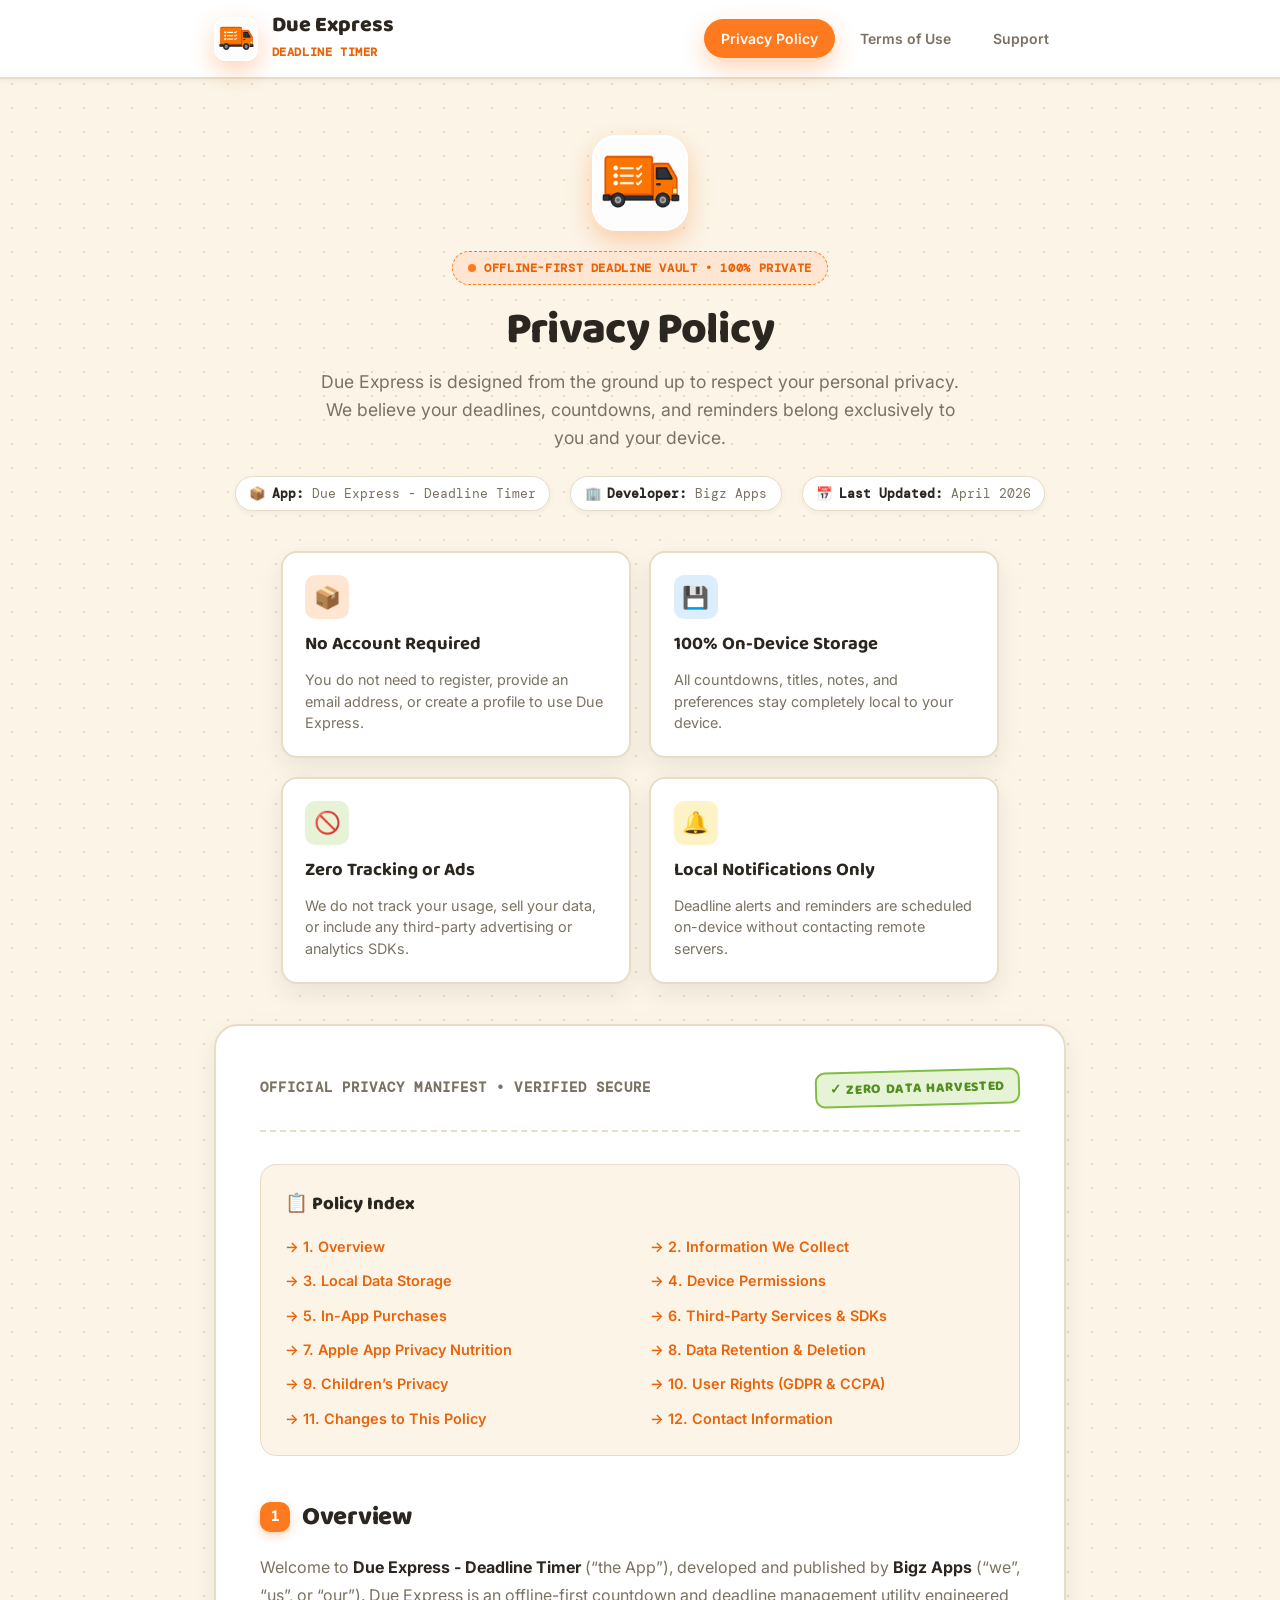
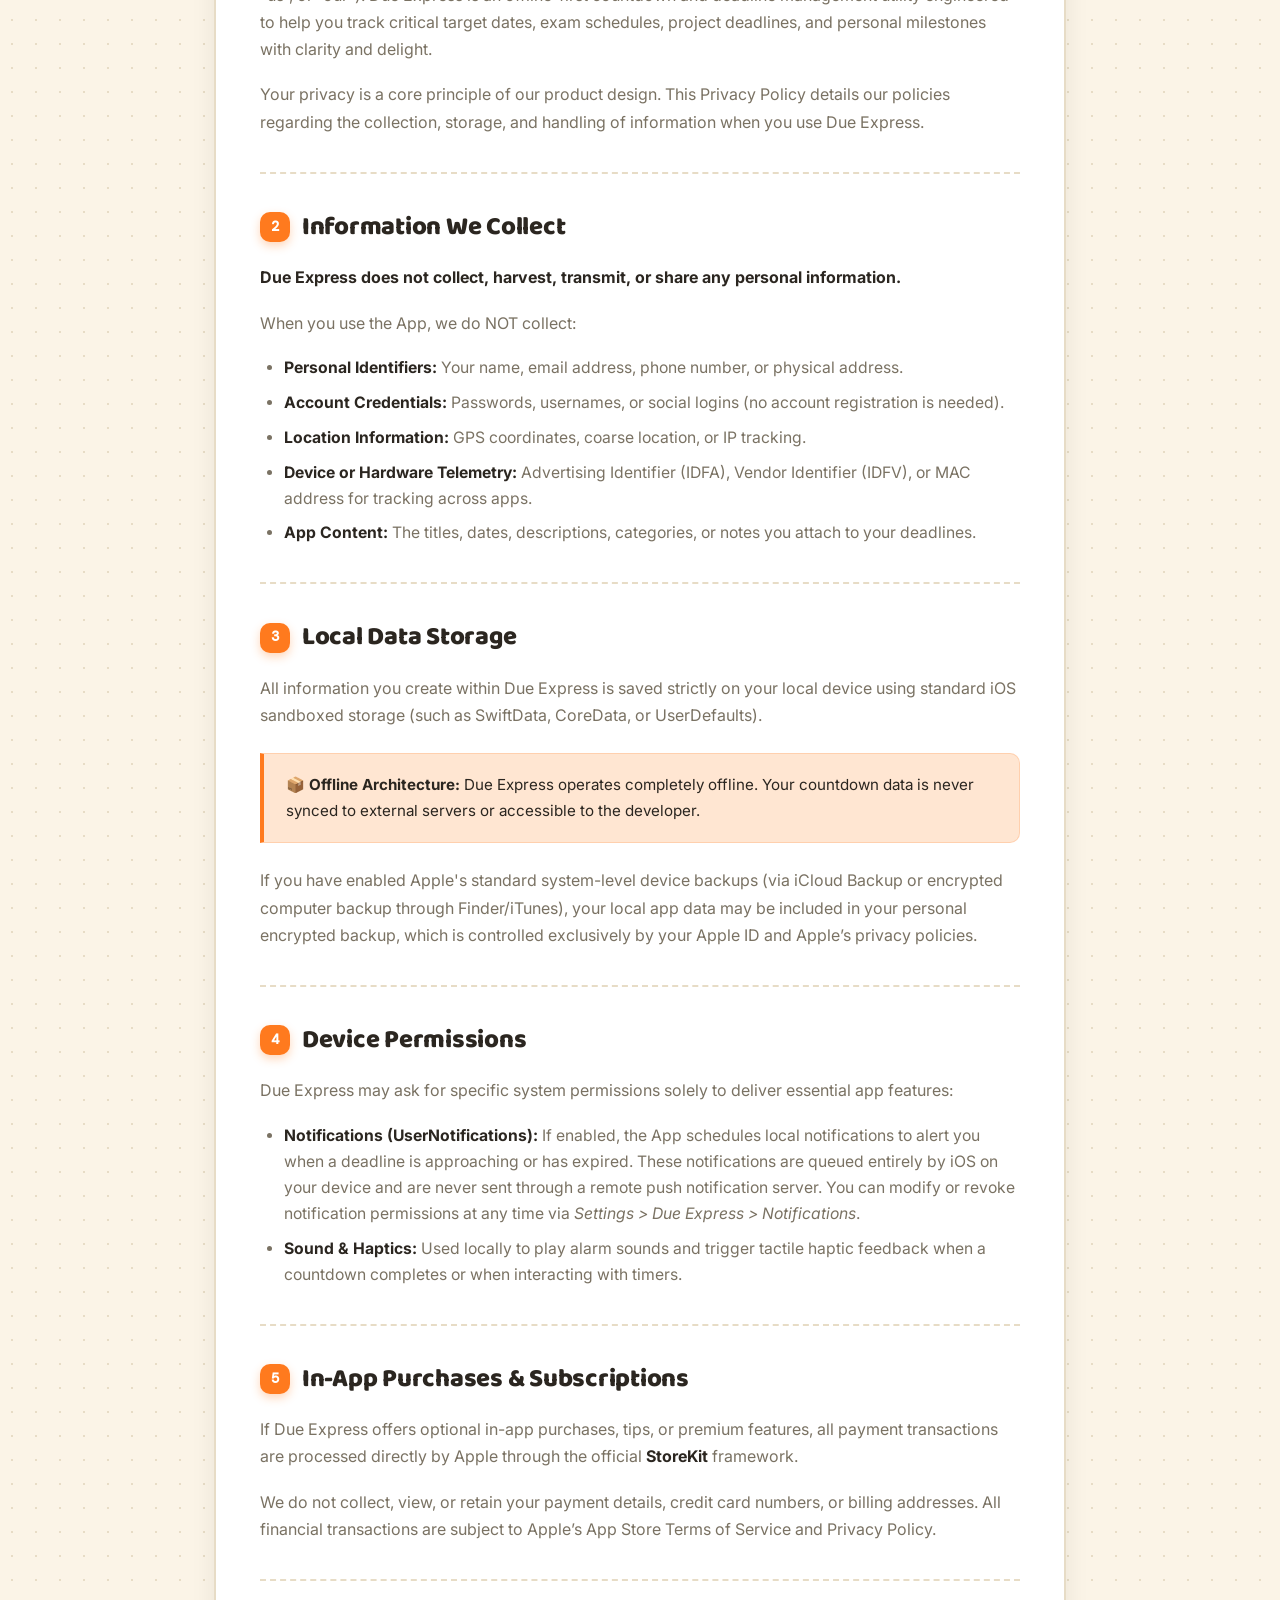
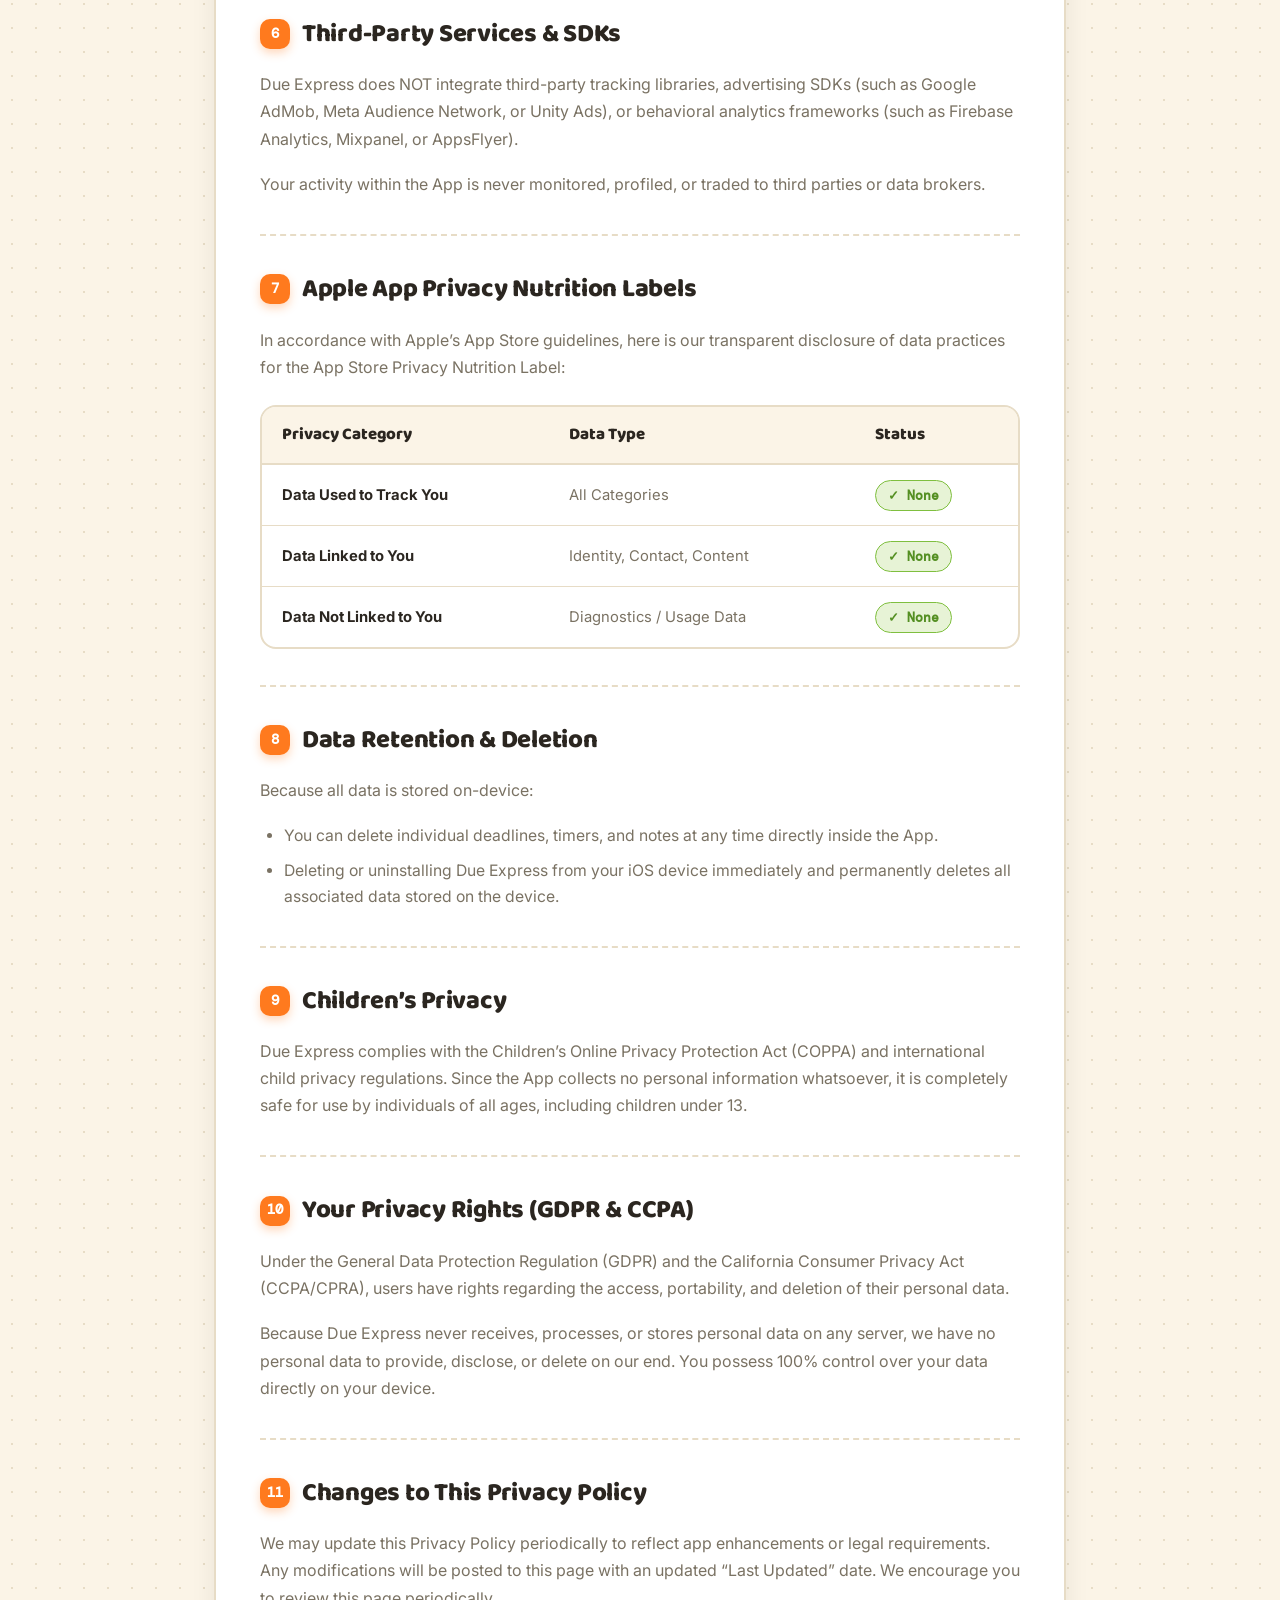
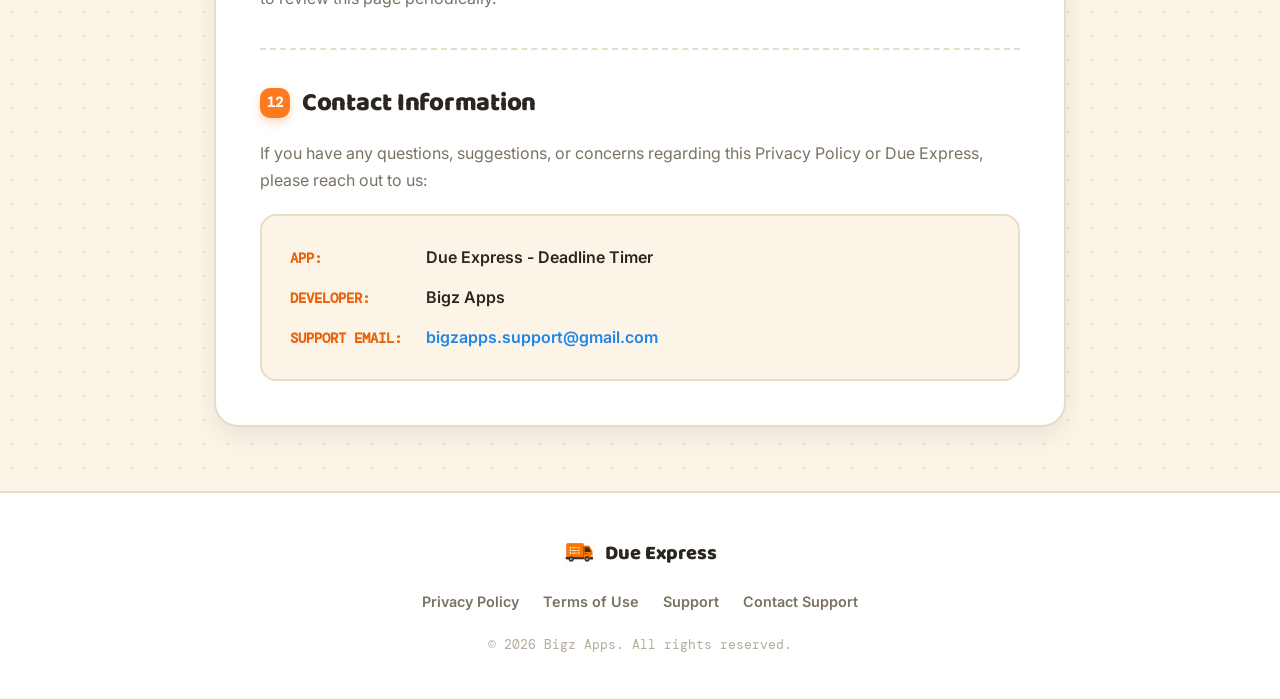
==== commit 1943f2c0: "Add Support page and update contact email to bigzapps.support@gmail.com" ====
--- a/index.html
+++ b/index.html
@@ -24,6 +24,7 @@
       <nav class="nav-links">
         <a href="index.html" class="nav-link active">Privacy Policy</a>
         <a href="terms.html" class="nav-link">Terms of Use</a>
+        <a href="support.html" class="nav-link">Support</a>
       </nav>
     </div>
   </header>
@@ -319,7 +320,7 @@
           </div>
           <div class="contact-row">
             <span class="contact-label">Support Email:</span>
-            <span class="contact-val"><a href="mailto:bigzapps@gmail.com">bigzapps@gmail.com</a></span>
+            <span class="contact-val"><a href="mailto:bigzapps.support@gmail.com">bigzapps.support@gmail.com</a></span>
           </div>
         </div>
       </section>
@@ -337,7 +338,8 @@
       <div class="footer-links">
         <a href="index.html" class="footer-link">Privacy Policy</a>
         <a href="terms.html" class="footer-link">Terms of Use</a>
-        <a href="mailto:bigzapps@gmail.com" class="footer-link">Contact Support</a>
+        <a href="support.html" class="footer-link">Support</a>
+        <a href="mailto:bigzapps.support@gmail.com" class="footer-link">Contact Support</a>
       </div>
       <p class="copyright">&copy; 2026 Bigz Apps. All rights reserved.</p>
     </div>
